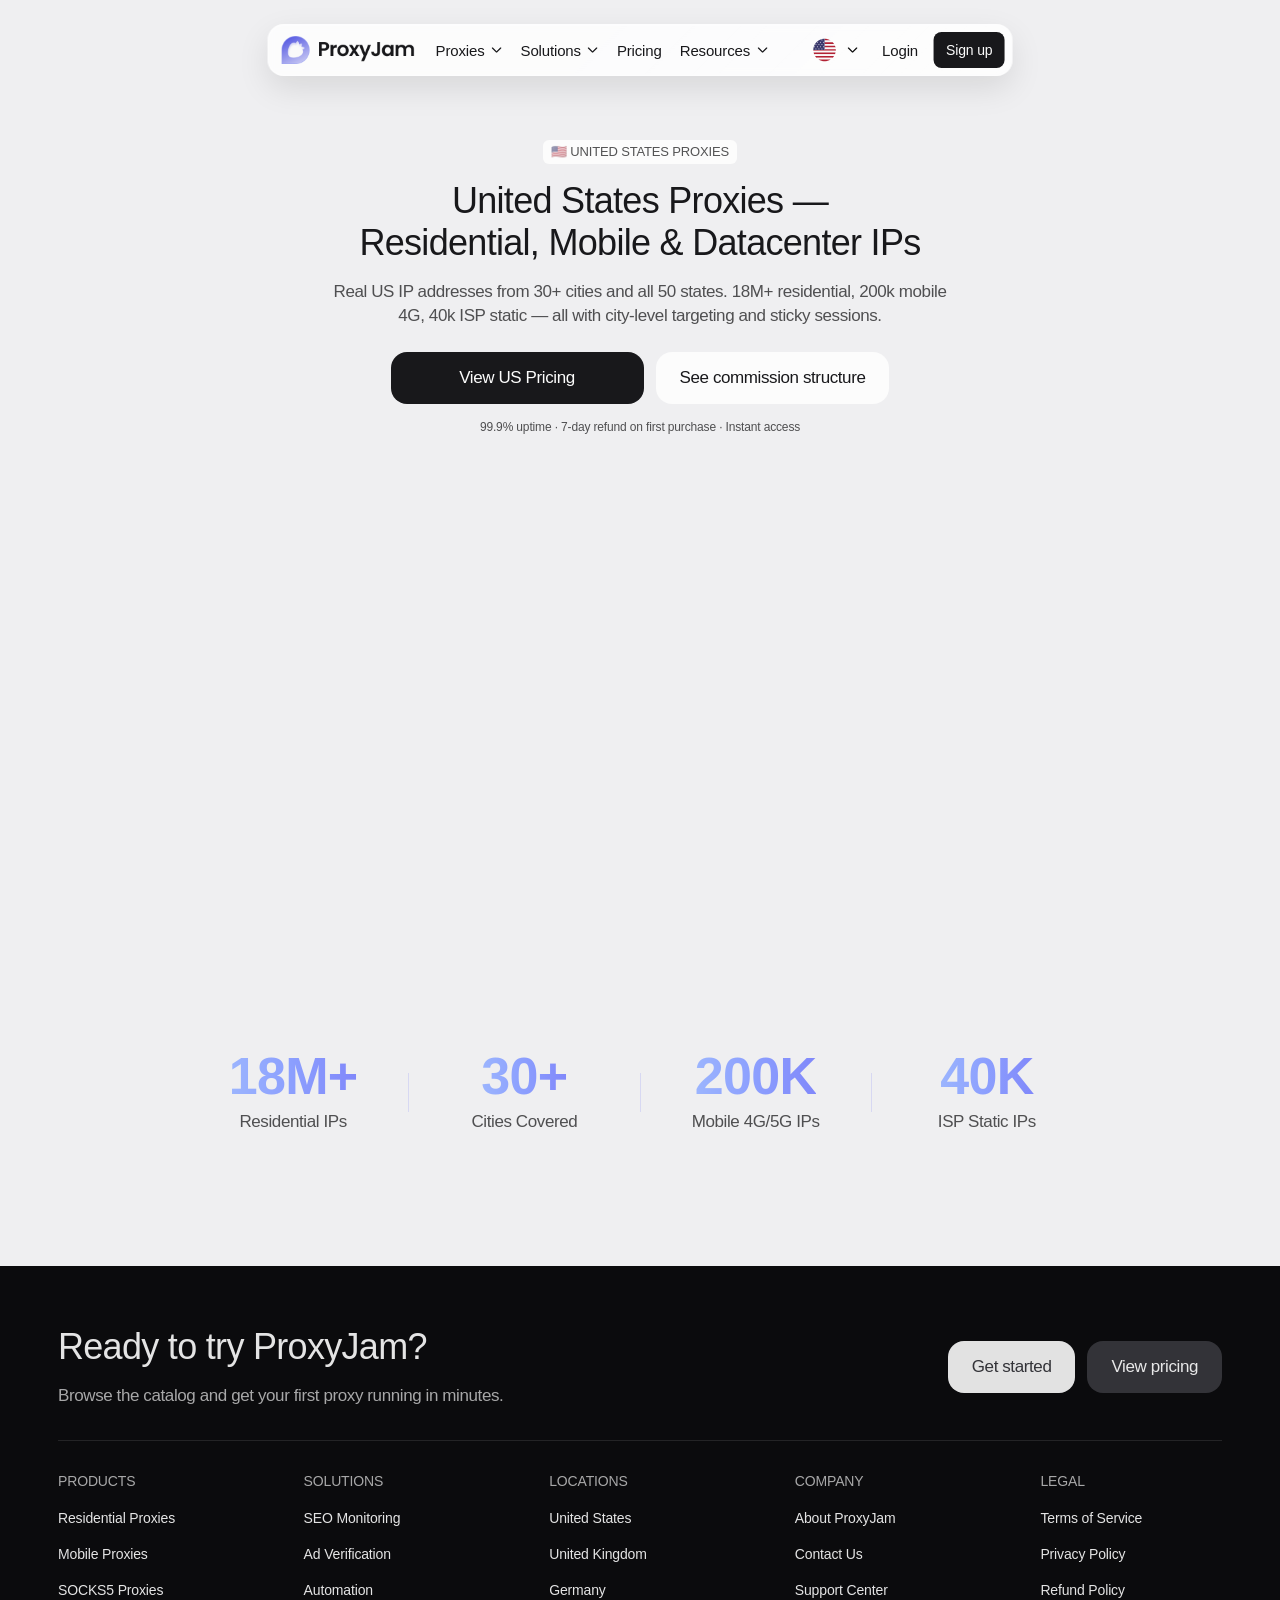
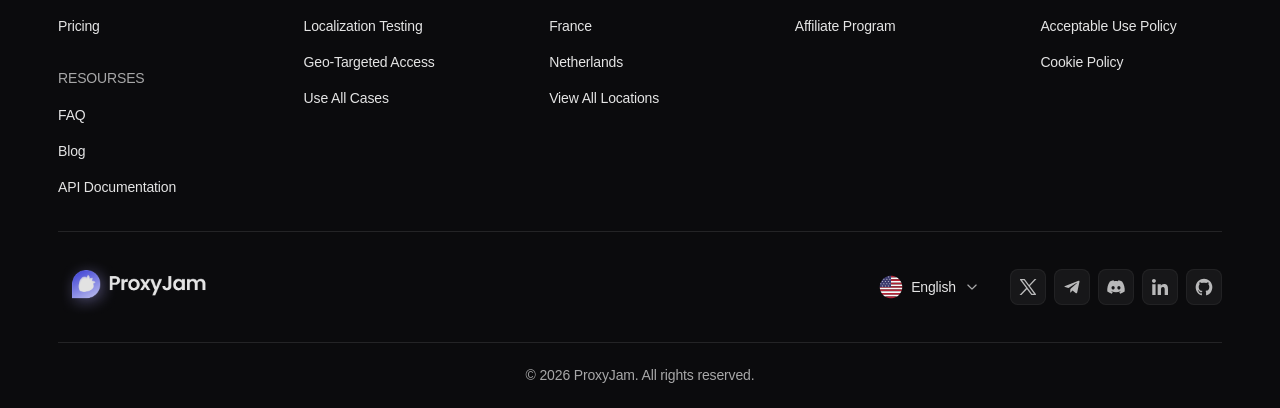
==== locations/united-states-proxy/index.html @ 1c4abb91 "add usa page and interactive globe" ====
<!DOCTYPE html>
<html lang="en">
<head>
<meta charset="UTF-8">
<meta name="viewport" content="width=device-width, initial-scale=1.0">
<title>United States Proxies — Residential, Mobile &amp; Datacenter IPs | ProxyJam</title>
<meta name="description" content="Real US IP addresses from 30+ cities and all 50 states. 18M+ residential, 200k mobile 4G, 40k ISP static — all with city-level targeting and sticky sessions.">
<!-- Page lives in a subfolder; base keeps shared assets and partials resolving from the site root -->
<base href="/">
<link rel="preconnect" href="https://fonts.googleapis.com">
<link rel="preconnect" href="https://fonts.gstatic.com" crossorigin>
<link rel="stylesheet" href="https://fonts.googleapis.com/css2?family=Poppins:wght@600&display=swap">
<link rel="stylesheet" href="css/common.css">
<link rel="stylesheet" href="css/location.css">
</head>
<body>

<div data-include="partials/header.html"></div>


<!-- ══════════════════════════════════
     HERO — United States proxies
══════════════════════════════════ -->
<section class="loc-hero">

  <div class="loc-header">
    <div class="loc-header-text">
      <span class="section-label">🇺🇸 UNITED STATES PROXIES</span>
      <h1 class="loc-title">United States Proxies —<br>Residential, Mobile &amp; Datacenter IPs</h1>
      <p class="loc-subtitle">Real US IP addresses from 30+ cities and all 50 states. 18M+ residential, 200k mobile 4G, 40k ISP static — all with city-level targeting and sticky sessions.</p>
    </div>

    <div class="loc-actions">
      <div class="loc-btns">
        <a href="#" class="btn-primary btn-xl loc-btn-primary">View US Pricing</a>
        <a href="#" class="btn-secondary-on-accent btn-xl">See commission structure</a>
      </div>
      <p class="loc-note">99.9% uptime · 7-day refund on first purchase · Instant access</p>
    </div>
  </div>

  <!-- Interactive globe — drag to spin, click a country to open its page (js/globe.js) -->
  <div class="loc-globe" data-globe data-country="United States of America">
    <canvas class="loc-globe-canvas" aria-hidden="true"></canvas>
    <img class="loc-globe-flag" src="assets/flag-us.svg" alt="">
    <div class="tooltip loc-globe-tip" aria-hidden="true"></div>
  </div>
  <!-- The canvas can't be read by assistive tech, so the same destinations live here -->
  <nav class="loc-globe-links visually-hidden" aria-label="Proxy locations">
    <a href="/locations/united-states-proxy/">United States proxies</a>
  </nav>

  <div class="loc-stats">
    <div class="stats-row">
      <div class="stats-item">
        <span class="stats-num">18M+</span>
        <span class="stats-label">Residential IPs</span>
      </div>
      <div class="stats-divider"></div>
      <div class="stats-item">
        <span class="stats-num">30+</span>
        <span class="stats-label">Cities Covered</span>
      </div>
      <div class="stats-divider"></div>
      <div class="stats-item">
        <span class="stats-num">200K</span>
        <span class="stats-label">Mobile 4G/5G IPs</span>
      </div>
      <div class="stats-divider"></div>
      <div class="stats-item">
        <span class="stats-num">40K</span>
        <span class="stats-label">ISP Static IPs</span>
      </div>
    </div>
  </div>

</section>


<div data-include="partials/footer.html"></div>

<script src="js/includes.js"></script>
<script src="js/vendor/d3-array.min.js"></script>
<script src="js/vendor/d3-geo.min.js"></script>
<script src="js/vendor/topojson-client.min.js"></script>
<script src="js/globe.js"></script>
</body>
</html>
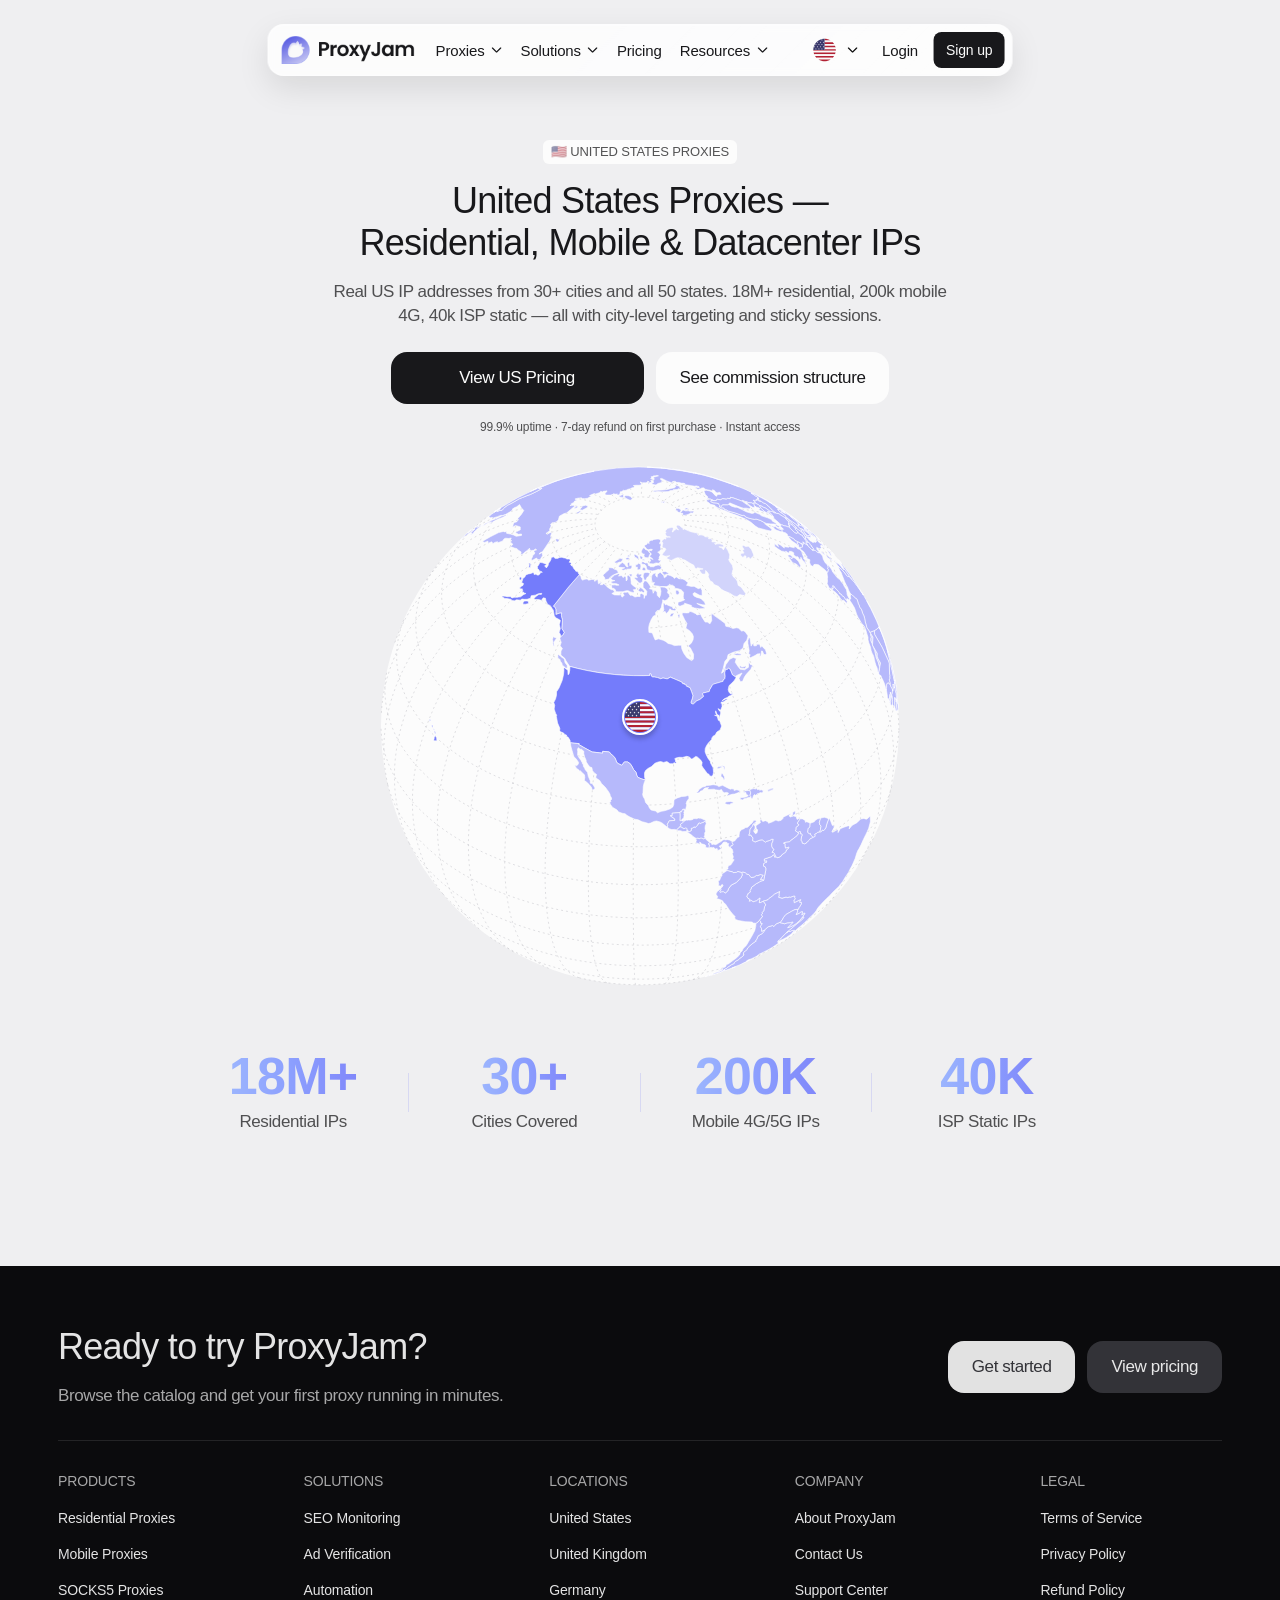
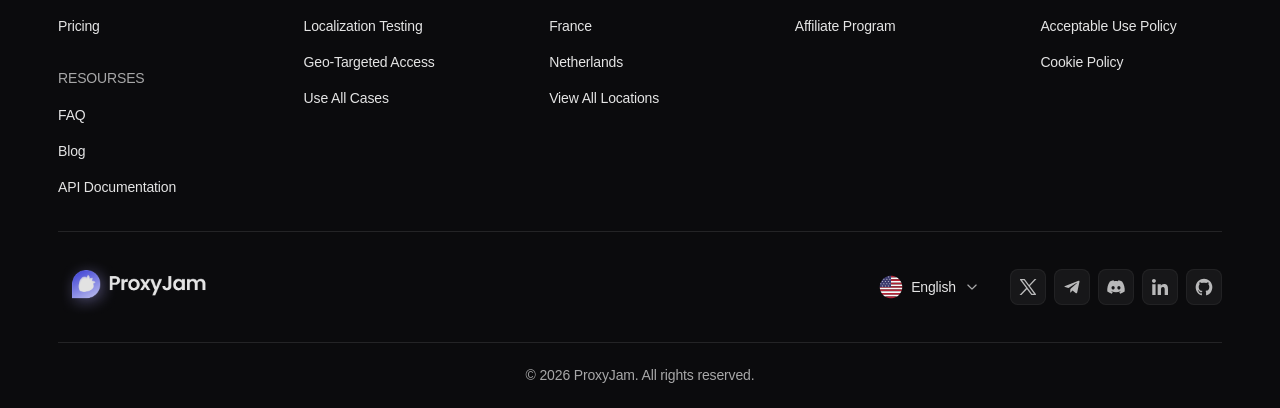
==== commit 101e4ed0: "update globe" ====
--- a/locations/united-states-proxy/index.html
+++ b/locations/united-states-proxy/index.html
@@ -5,8 +5,10 @@
 <meta name="viewport" content="width=device-width, initial-scale=1.0">
 <title>United States Proxies — Residential, Mobile &amp; Datacenter IPs | ProxyJam</title>
 <meta name="description" content="Real US IP addresses from 30+ cities and all 50 states. 18M+ residential, 200k mobile 4G, 40k ISP static — all with city-level targeting and sticky sessions.">
-<!-- Page lives in a subfolder; base keeps shared assets and partials resolving from the site root -->
-<base href="/">
+<!-- Page lives in a subfolder; base points at the site root so shared assets and
+     partials resolve. Relative, not "/", so the site also works when it's served
+     from a subfolder (e.g. GitHub Pages project sites) -->
+<base href="../../">
 <link rel="preconnect" href="https://fonts.googleapis.com">
 <link rel="preconnect" href="https://fonts.gstatic.com" crossorigin>
 <link rel="stylesheet" href="https://fonts.googleapis.com/css2?family=Poppins:wght@600&display=swap">
@@ -47,7 +49,7 @@
   </div>
   <!-- The canvas can't be read by assistive tech, so the same destinations live here -->
   <nav class="loc-globe-links visually-hidden" aria-label="Proxy locations">
-    <a href="/locations/united-states-proxy/">United States proxies</a>
+    <a href="locations/united-states-proxy/">United States proxies</a>
   </nav>
 
   <div class="loc-stats">
@@ -80,9 +82,6 @@
 <div data-include="partials/footer.html"></div>
 
 <script src="js/includes.js"></script>
-<script src="js/vendor/d3-array.min.js"></script>
-<script src="js/vendor/d3-geo.min.js"></script>
-<script src="js/vendor/topojson-client.min.js"></script>
 <script src="js/globe.js"></script>
 </body>
 </html>
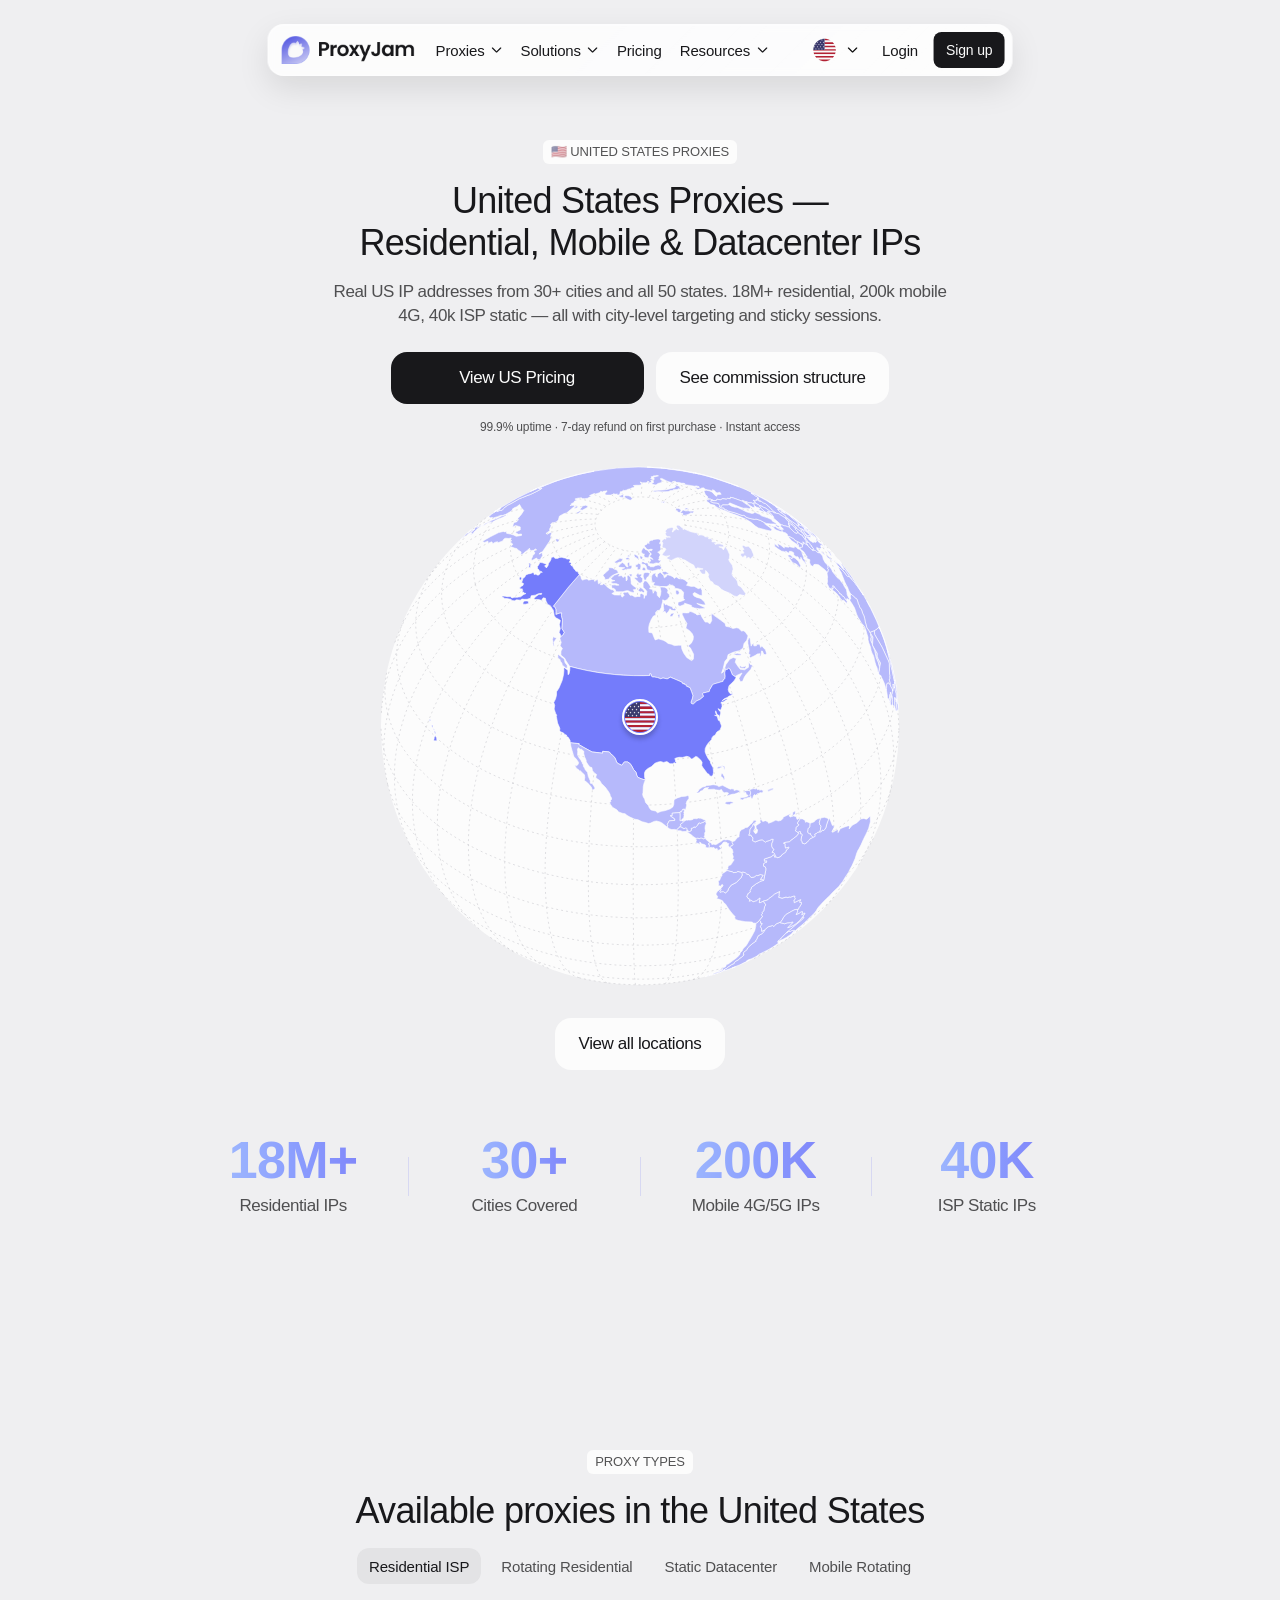
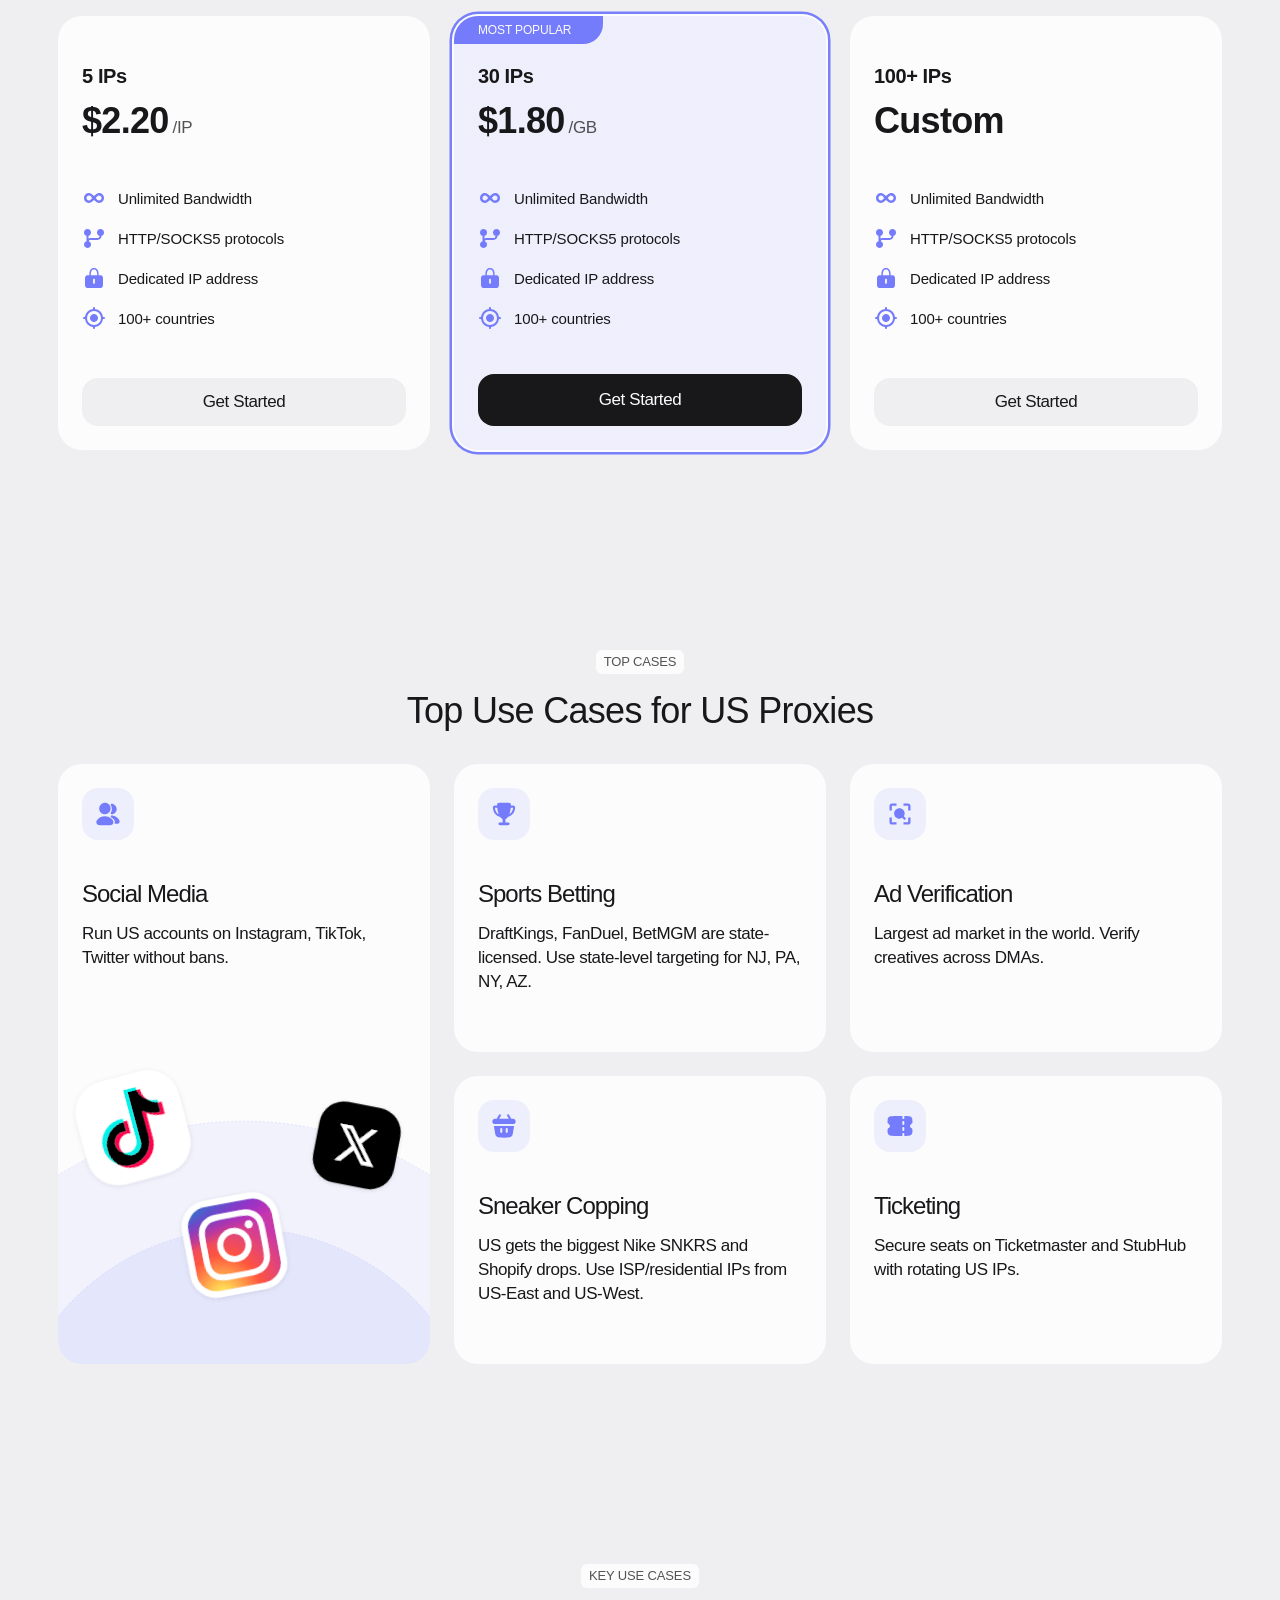
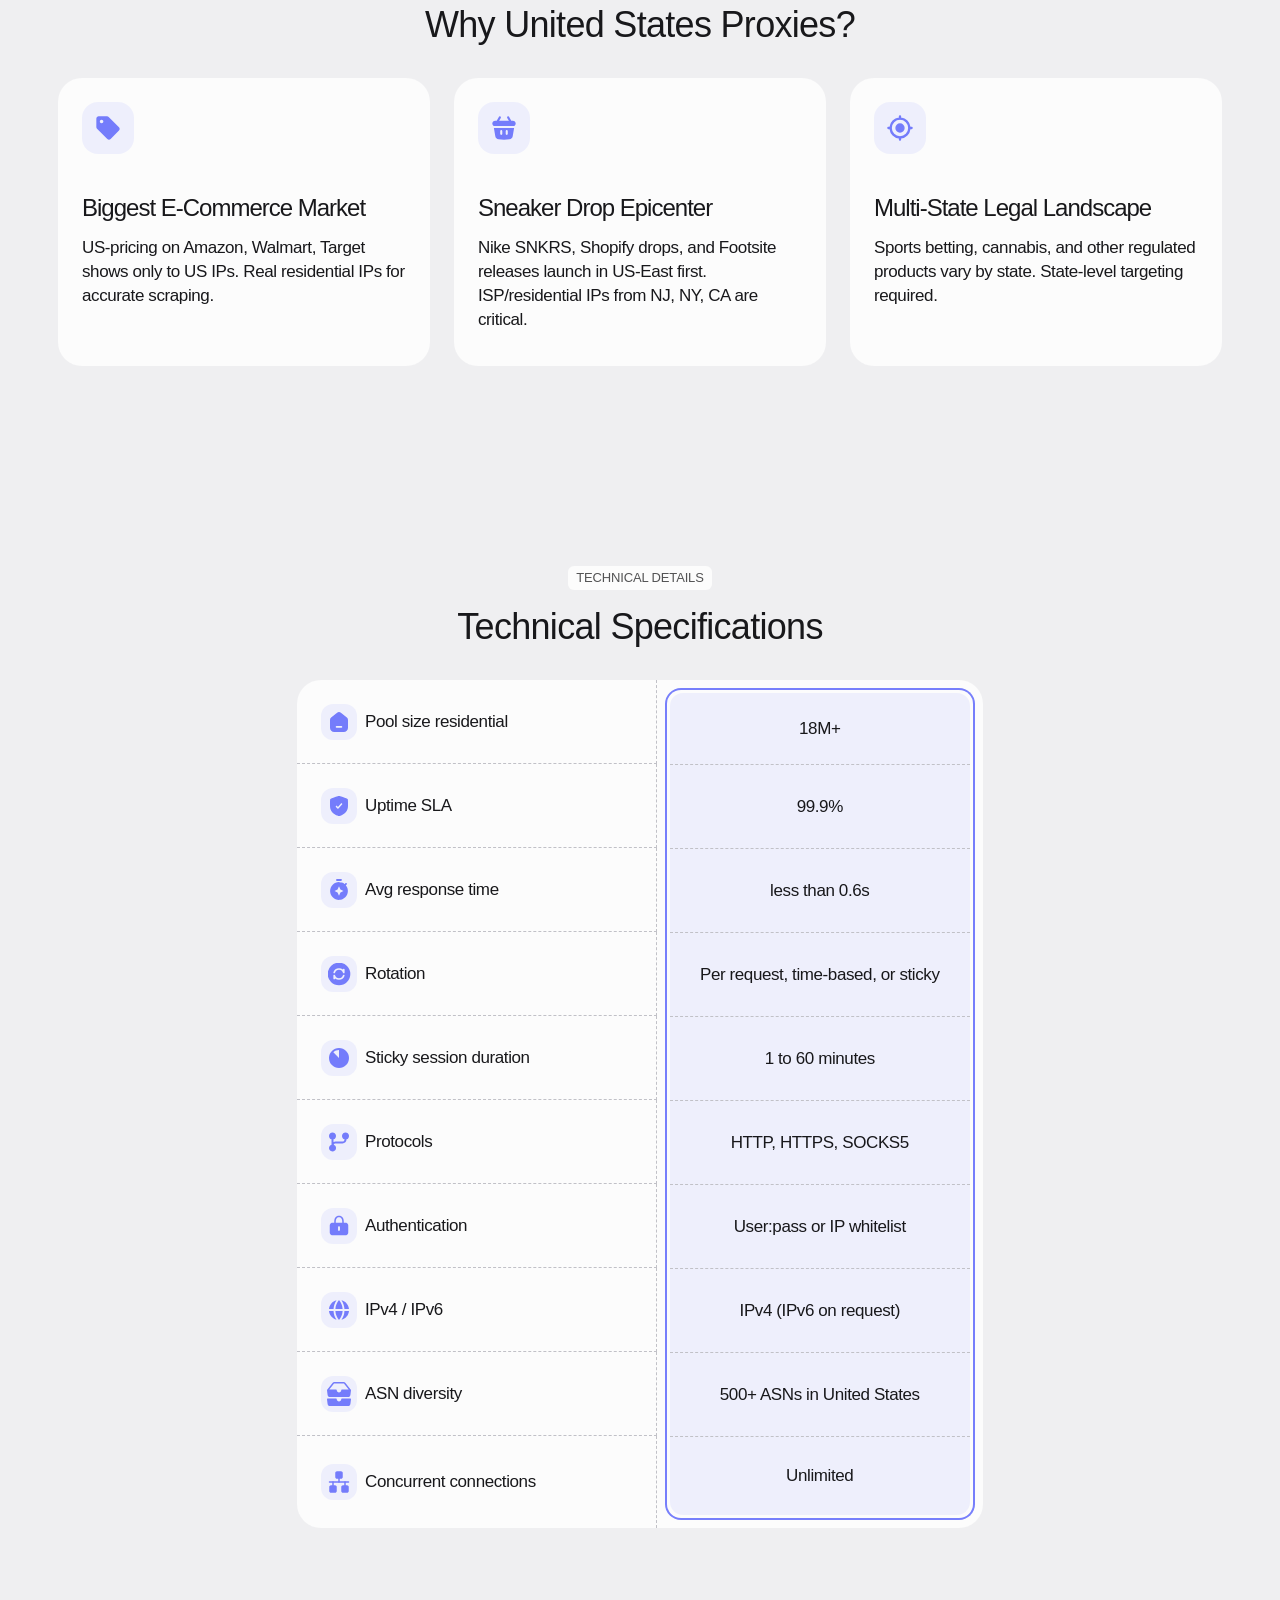
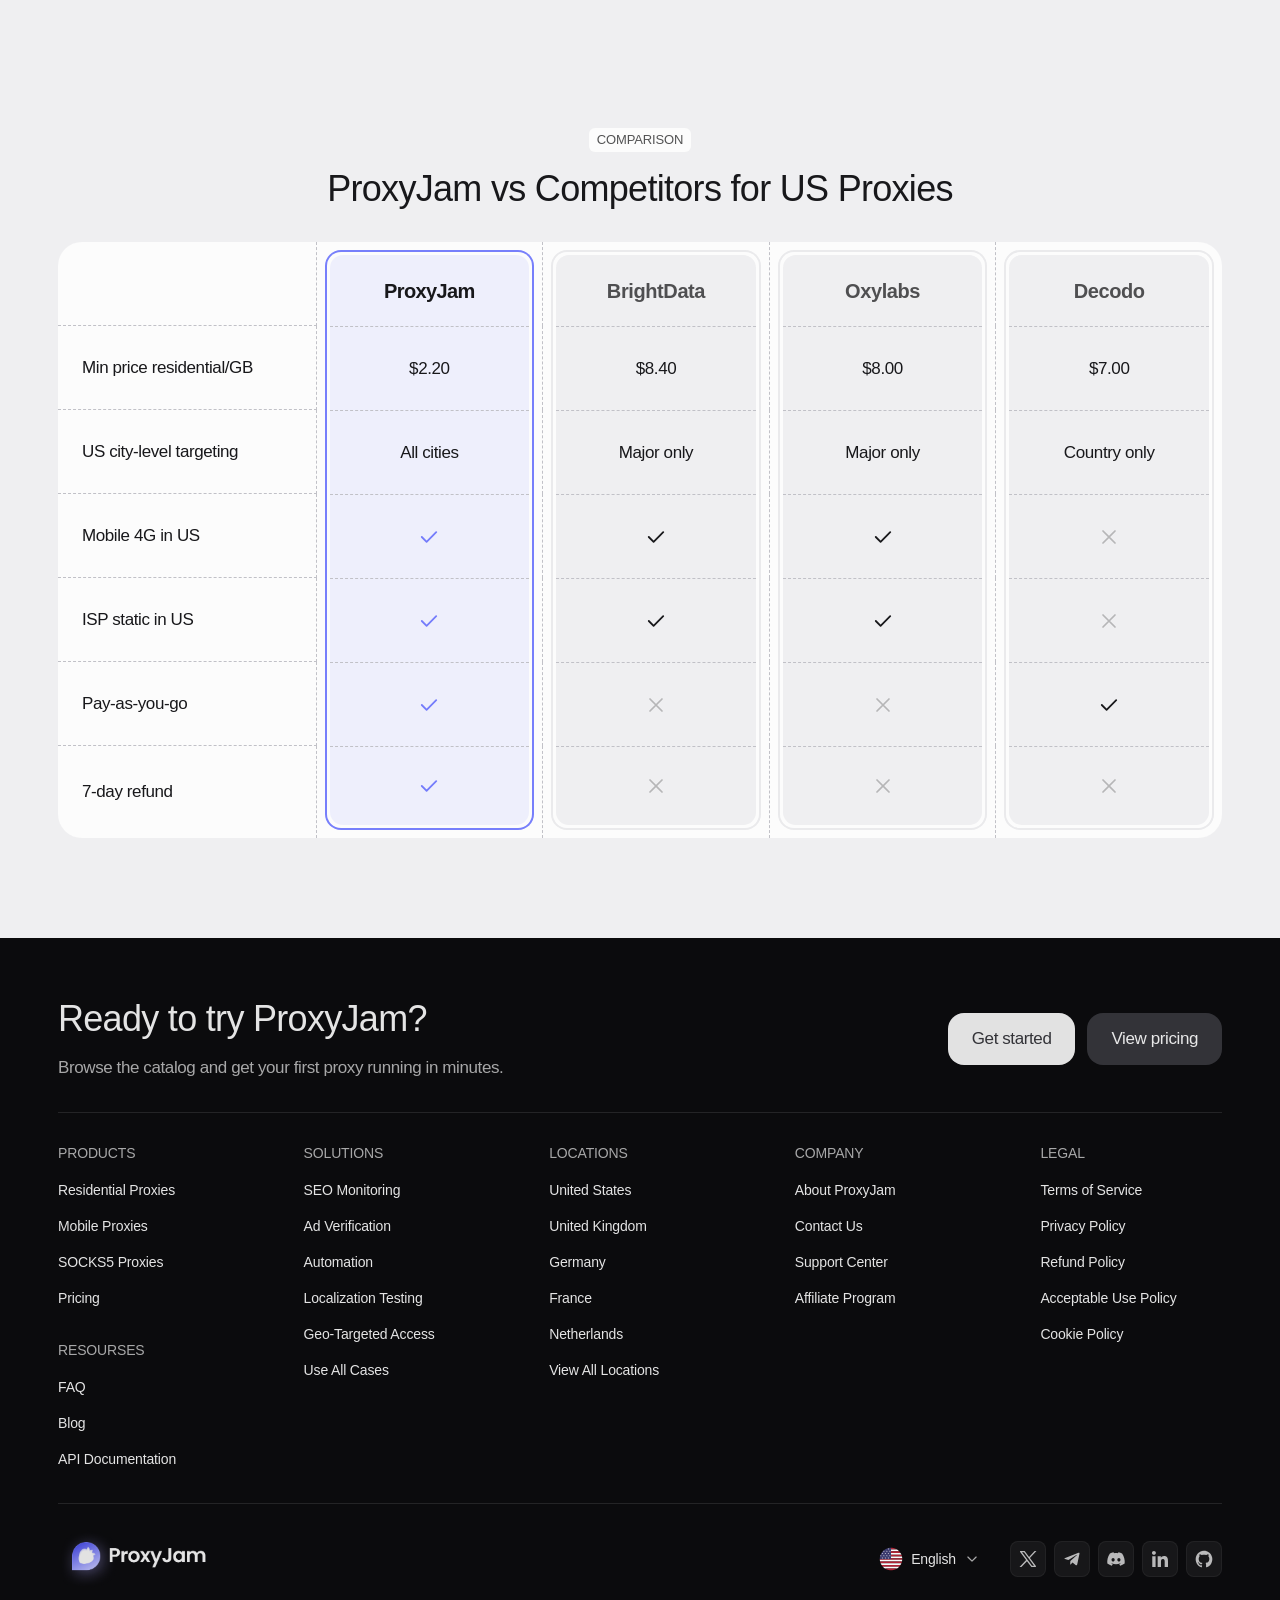
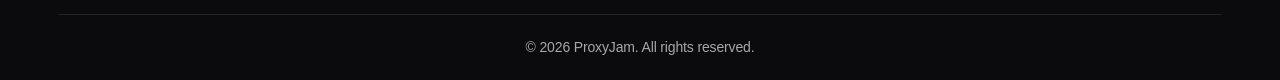
==== commit 4dee3508: "add COMPARISON table" ====
--- a/locations/united-states-proxy/index.html
+++ b/locations/united-states-proxy/index.html
@@ -52,6 +52,8 @@
     <a href="locations/united-states-proxy/">United States proxies</a>
   </nav>
 
+  <a href="#" class="btn-secondary-on-accent btn-xl loc-all-btn">View all locations</a>
+
   <div class="loc-stats">
     <div class="stats-row">
       <div class="stats-item">
@@ -79,9 +81,738 @@
 </section>
 
 
+<!-- ══════════════════════════════════
+     AVAILABLE PROXIES — pricing
+══════════════════════════════════ -->
+<section class="section pp-section">
+
+  <div class="section-header">
+    <span class="section-label">PROXY TYPES</span>
+    <h2 class="section-title">Available proxies in the United States</h2>
+
+    <div class="pp-tabs" role="tablist" aria-label="Proxy type">
+      <button type="button" class="pp-tab" role="tab" aria-selected="true"  id="pp-tab-residential-isp" aria-controls="pp-panel-residential-isp" data-tab="residential-isp">Residential ISP</button>
+      <button type="button" class="pp-tab" role="tab" aria-selected="false" id="pp-tab-rotating-residential" aria-controls="pp-panel-rotating-residential" data-tab="rotating-residential">Rotating Residential</button>
+      <button type="button" class="pp-tab" role="tab" aria-selected="false" id="pp-tab-static-datacenter" aria-controls="pp-panel-static-datacenter" data-tab="static-datacenter">Static Datacenter</button>
+      <button type="button" class="pp-tab" role="tab" aria-selected="false" id="pp-tab-mobile-rotating" aria-controls="pp-panel-mobile-rotating" data-tab="mobile-rotating">Mobile Rotating</button>
+    </div>
+  </div>
+
+  <!-- Only Residential ISP comes from the mockup; the other three sets are
+       stand-ins, shaped to each product and priced per IP like the rest of the
+       range, meant to be replaced with real numbers. js/tabs.js shows one
+       panel at a time. -->
+    <div class="pp-cards" data-tab-panel="residential-isp" role="tabpanel" id="pp-panel-residential-isp" aria-labelledby="pp-tab-residential-isp">
+
+      <article class="pp-card">
+        <div class="pp-head">
+          <span class="pp-plan">5 IPs</span>
+          <p class="pp-price"><span class="pp-amount">$2.20</span><span class="pp-unit">/IP</span></p>
+        </div>
+          <ul class="pp-feats">
+            <li class="pp-feat">
+              <span class="pp-feat-icon"><img src="assets/feat-bandwidth.svg" alt="" width="20" height="10"></span>
+              Unlimited Bandwidth
+            </li>
+            <li class="pp-feat">
+              <span class="pp-feat-icon"><img src="assets/feat-protocols.svg" alt="" width="20" height="19"></span>
+              HTTP/SOCKS5 protocols
+            </li>
+            <li class="pp-feat">
+              <span class="pp-feat-icon"><img src="assets/feat-dedicated.svg" alt="" width="18.5" height="19.5"></span>
+              Dedicated IP address
+            </li>
+            <li class="pp-feat">
+              <span class="pp-feat-icon"><img src="assets/feat-countries.svg" alt="" width="21.9" height="21.9"></span>
+              100+ countries
+            </li>
+          </ul>
+        <a href="#" class="btn-secondary btn-l">Get Started</a>
+      </article>
+
+      <article class="pp-card pp-card--featured">
+        <span class="pp-badge">MOST POPULAR</span>
+        <div class="pp-head">
+          <span class="pp-plan">30 IPs</span>
+          <p class="pp-price"><span class="pp-amount">$1.80</span><span class="pp-unit">/GB</span></p>
+        </div>
+          <ul class="pp-feats">
+            <li class="pp-feat">
+              <span class="pp-feat-icon"><img src="assets/feat-bandwidth.svg" alt="" width="20" height="10"></span>
+              Unlimited Bandwidth
+            </li>
+            <li class="pp-feat">
+              <span class="pp-feat-icon"><img src="assets/feat-protocols.svg" alt="" width="20" height="19"></span>
+              HTTP/SOCKS5 protocols
+            </li>
+            <li class="pp-feat">
+              <span class="pp-feat-icon"><img src="assets/feat-dedicated.svg" alt="" width="18.5" height="19.5"></span>
+              Dedicated IP address
+            </li>
+            <li class="pp-feat">
+              <span class="pp-feat-icon"><img src="assets/feat-countries.svg" alt="" width="21.9" height="21.9"></span>
+              100+ countries
+            </li>
+          </ul>
+        <a href="#" class="btn-primary btn-xl">Get Started</a>
+      </article>
+
+      <article class="pp-card">
+        <div class="pp-head">
+          <span class="pp-plan">100+ IPs</span>
+          <p class="pp-price"><span class="pp-amount">Custom</span></p>
+        </div>
+          <ul class="pp-feats">
+            <li class="pp-feat">
+              <span class="pp-feat-icon"><img src="assets/feat-bandwidth.svg" alt="" width="20" height="10"></span>
+              Unlimited Bandwidth
+            </li>
+            <li class="pp-feat">
+              <span class="pp-feat-icon"><img src="assets/feat-protocols.svg" alt="" width="20" height="19"></span>
+              HTTP/SOCKS5 protocols
+            </li>
+            <li class="pp-feat">
+              <span class="pp-feat-icon"><img src="assets/feat-dedicated.svg" alt="" width="18.5" height="19.5"></span>
+              Dedicated IP address
+            </li>
+            <li class="pp-feat">
+              <span class="pp-feat-icon"><img src="assets/feat-countries.svg" alt="" width="21.9" height="21.9"></span>
+              100+ countries
+            </li>
+          </ul>
+        <a href="#" class="btn-secondary btn-l">Get Started</a>
+      </article>
+
+    </div>
+
+    <div class="pp-cards" data-tab-panel="rotating-residential" role="tabpanel" id="pp-panel-rotating-residential" aria-labelledby="pp-tab-rotating-residential" hidden>
+
+      <article class="pp-card">
+        <div class="pp-head">
+          <span class="pp-plan">5 IPs</span>
+          <p class="pp-price"><span class="pp-amount">$3.50</span><span class="pp-unit">/IP</span></p>
+        </div>
+          <ul class="pp-feats">
+            <li class="pp-feat">
+              <span class="pp-feat-icon"><img src="assets/feat-bandwidth.svg" alt="" width="20" height="10"></span>
+              Unlimited Bandwidth
+            </li>
+            <li class="pp-feat">
+              <span class="pp-feat-icon"><img src="assets/feat-protocols.svg" alt="" width="20" height="19"></span>
+              HTTP/SOCKS5 protocols
+            </li>
+            <li class="pp-feat">
+              <span class="pp-feat-icon"><img src="assets/feat-dedicated.svg" alt="" width="18.5" height="19.5"></span>
+              Sticky sessions up to 30 min
+            </li>
+            <li class="pp-feat">
+              <span class="pp-feat-icon"><img src="assets/feat-countries.svg" alt="" width="21.9" height="21.9"></span>
+              City & state targeting
+            </li>
+          </ul>
+        <a href="#" class="btn-secondary btn-l">Get Started</a>
+      </article>
+
+      <article class="pp-card pp-card--featured">
+        <span class="pp-badge">MOST POPULAR</span>
+        <div class="pp-head">
+          <span class="pp-plan">30 IPs</span>
+          <p class="pp-price"><span class="pp-amount">$2.90</span><span class="pp-unit">/IP</span></p>
+        </div>
+          <ul class="pp-feats">
+            <li class="pp-feat">
+              <span class="pp-feat-icon"><img src="assets/feat-bandwidth.svg" alt="" width="20" height="10"></span>
+              Unlimited Bandwidth
+            </li>
+            <li class="pp-feat">
+              <span class="pp-feat-icon"><img src="assets/feat-protocols.svg" alt="" width="20" height="19"></span>
+              HTTP/SOCKS5 protocols
+            </li>
+            <li class="pp-feat">
+              <span class="pp-feat-icon"><img src="assets/feat-dedicated.svg" alt="" width="18.5" height="19.5"></span>
+              Sticky sessions up to 30 min
+            </li>
+            <li class="pp-feat">
+              <span class="pp-feat-icon"><img src="assets/feat-countries.svg" alt="" width="21.9" height="21.9"></span>
+              City & state targeting
+            </li>
+          </ul>
+        <a href="#" class="btn-primary btn-xl">Get Started</a>
+      </article>
+
+      <article class="pp-card">
+        <div class="pp-head">
+          <span class="pp-plan">100+ IPs</span>
+          <p class="pp-price"><span class="pp-amount">Custom</span></p>
+        </div>
+          <ul class="pp-feats">
+            <li class="pp-feat">
+              <span class="pp-feat-icon"><img src="assets/feat-bandwidth.svg" alt="" width="20" height="10"></span>
+              Unlimited Bandwidth
+            </li>
+            <li class="pp-feat">
+              <span class="pp-feat-icon"><img src="assets/feat-protocols.svg" alt="" width="20" height="19"></span>
+              HTTP/SOCKS5 protocols
+            </li>
+            <li class="pp-feat">
+              <span class="pp-feat-icon"><img src="assets/feat-dedicated.svg" alt="" width="18.5" height="19.5"></span>
+              Sticky sessions up to 30 min
+            </li>
+            <li class="pp-feat">
+              <span class="pp-feat-icon"><img src="assets/feat-countries.svg" alt="" width="21.9" height="21.9"></span>
+              City & state targeting
+            </li>
+          </ul>
+        <a href="#" class="btn-secondary btn-l">Get Started</a>
+      </article>
+
+    </div>
+
+    <div class="pp-cards" data-tab-panel="static-datacenter" role="tabpanel" id="pp-panel-static-datacenter" aria-labelledby="pp-tab-static-datacenter" hidden>
+
+      <article class="pp-card">
+        <div class="pp-head">
+          <span class="pp-plan">5 IPs</span>
+          <p class="pp-price"><span class="pp-amount">$1.20</span><span class="pp-unit">/IP</span></p>
+        </div>
+          <ul class="pp-feats">
+            <li class="pp-feat">
+              <span class="pp-feat-icon"><img src="assets/feat-bandwidth.svg" alt="" width="20" height="10"></span>
+              Unlimited Bandwidth
+            </li>
+            <li class="pp-feat">
+              <span class="pp-feat-icon"><img src="assets/feat-protocols.svg" alt="" width="20" height="19"></span>
+              HTTP/SOCKS5 protocols
+            </li>
+            <li class="pp-feat">
+              <span class="pp-feat-icon"><img src="assets/feat-dedicated.svg" alt="" width="18.5" height="19.5"></span>
+              Dedicated IP address
+            </li>
+            <li class="pp-feat">
+              <span class="pp-feat-icon"><img src="assets/feat-countries.svg" alt="" width="21.9" height="21.9"></span>
+              30+ US cities
+            </li>
+          </ul>
+        <a href="#" class="btn-secondary btn-l">Get Started</a>
+      </article>
+
+      <article class="pp-card pp-card--featured">
+        <span class="pp-badge">MOST POPULAR</span>
+        <div class="pp-head">
+          <span class="pp-plan">30 IPs</span>
+          <p class="pp-price"><span class="pp-amount">$0.90</span><span class="pp-unit">/IP</span></p>
+        </div>
+          <ul class="pp-feats">
+            <li class="pp-feat">
+              <span class="pp-feat-icon"><img src="assets/feat-bandwidth.svg" alt="" width="20" height="10"></span>
+              Unlimited Bandwidth
+            </li>
+            <li class="pp-feat">
+              <span class="pp-feat-icon"><img src="assets/feat-protocols.svg" alt="" width="20" height="19"></span>
+              HTTP/SOCKS5 protocols
+            </li>
+            <li class="pp-feat">
+              <span class="pp-feat-icon"><img src="assets/feat-dedicated.svg" alt="" width="18.5" height="19.5"></span>
+              Dedicated IP address
+            </li>
+            <li class="pp-feat">
+              <span class="pp-feat-icon"><img src="assets/feat-countries.svg" alt="" width="21.9" height="21.9"></span>
+              30+ US cities
+            </li>
+          </ul>
+        <a href="#" class="btn-primary btn-xl">Get Started</a>
+      </article>
+
+      <article class="pp-card">
+        <div class="pp-head">
+          <span class="pp-plan">100+ IPs</span>
+          <p class="pp-price"><span class="pp-amount">Custom</span></p>
+        </div>
+          <ul class="pp-feats">
+            <li class="pp-feat">
+              <span class="pp-feat-icon"><img src="assets/feat-bandwidth.svg" alt="" width="20" height="10"></span>
+              Unlimited Bandwidth
+            </li>
+            <li class="pp-feat">
+              <span class="pp-feat-icon"><img src="assets/feat-protocols.svg" alt="" width="20" height="19"></span>
+              HTTP/SOCKS5 protocols
+            </li>
+            <li class="pp-feat">
+              <span class="pp-feat-icon"><img src="assets/feat-dedicated.svg" alt="" width="18.5" height="19.5"></span>
+              Dedicated IP address
+            </li>
+            <li class="pp-feat">
+              <span class="pp-feat-icon"><img src="assets/feat-countries.svg" alt="" width="21.9" height="21.9"></span>
+              30+ US cities
+            </li>
+          </ul>
+        <a href="#" class="btn-secondary btn-l">Get Started</a>
+      </article>
+
+    </div>
+
+    <div class="pp-cards" data-tab-panel="mobile-rotating" role="tabpanel" id="pp-panel-mobile-rotating" aria-labelledby="pp-tab-mobile-rotating" hidden>
+
+      <article class="pp-card">
+        <div class="pp-head">
+          <span class="pp-plan">5 IPs</span>
+          <p class="pp-price"><span class="pp-amount">$6.90</span><span class="pp-unit">/IP</span></p>
+        </div>
+          <ul class="pp-feats">
+            <li class="pp-feat">
+              <span class="pp-feat-icon"><img src="assets/feat-bandwidth.svg" alt="" width="20" height="10"></span>
+              Unlimited Bandwidth
+            </li>
+            <li class="pp-feat">
+              <span class="pp-feat-icon"><img src="assets/feat-protocols.svg" alt="" width="20" height="19"></span>
+              HTTP/SOCKS5 protocols
+            </li>
+            <li class="pp-feat">
+              <span class="pp-feat-icon"><img src="assets/feat-dedicated.svg" alt="" width="18.5" height="19.5"></span>
+              Real 4G/5G carrier IPs
+            </li>
+            <li class="pp-feat">
+              <span class="pp-feat-icon"><img src="assets/feat-countries.svg" alt="" width="21.9" height="21.9"></span>
+              All 50 states
+            </li>
+          </ul>
+        <a href="#" class="btn-secondary btn-l">Get Started</a>
+      </article>
+
+      <article class="pp-card pp-card--featured">
+        <span class="pp-badge">MOST POPULAR</span>
+        <div class="pp-head">
+          <span class="pp-plan">30 IPs</span>
+          <p class="pp-price"><span class="pp-amount">$5.40</span><span class="pp-unit">/IP</span></p>
+        </div>
+          <ul class="pp-feats">
+            <li class="pp-feat">
+              <span class="pp-feat-icon"><img src="assets/feat-bandwidth.svg" alt="" width="20" height="10"></span>
+              Unlimited Bandwidth
+            </li>
+            <li class="pp-feat">
+              <span class="pp-feat-icon"><img src="assets/feat-protocols.svg" alt="" width="20" height="19"></span>
+              HTTP/SOCKS5 protocols
+            </li>
+            <li class="pp-feat">
+              <span class="pp-feat-icon"><img src="assets/feat-dedicated.svg" alt="" width="18.5" height="19.5"></span>
+              Real 4G/5G carrier IPs
+            </li>
+            <li class="pp-feat">
+              <span class="pp-feat-icon"><img src="assets/feat-countries.svg" alt="" width="21.9" height="21.9"></span>
+              All 50 states
+            </li>
+          </ul>
+        <a href="#" class="btn-primary btn-xl">Get Started</a>
+      </article>
+
+      <article class="pp-card">
+        <div class="pp-head">
+          <span class="pp-plan">100+ IPs</span>
+          <p class="pp-price"><span class="pp-amount">Custom</span></p>
+        </div>
+          <ul class="pp-feats">
+            <li class="pp-feat">
+              <span class="pp-feat-icon"><img src="assets/feat-bandwidth.svg" alt="" width="20" height="10"></span>
+              Unlimited Bandwidth
+            </li>
+            <li class="pp-feat">
+              <span class="pp-feat-icon"><img src="assets/feat-protocols.svg" alt="" width="20" height="19"></span>
+              HTTP/SOCKS5 protocols
+            </li>
+            <li class="pp-feat">
+              <span class="pp-feat-icon"><img src="assets/feat-dedicated.svg" alt="" width="18.5" height="19.5"></span>
+              Real 4G/5G carrier IPs
+            </li>
+            <li class="pp-feat">
+              <span class="pp-feat-icon"><img src="assets/feat-countries.svg" alt="" width="21.9" height="21.9"></span>
+              All 50 states
+            </li>
+          </ul>
+        <a href="#" class="btn-secondary btn-l">Get Started</a>
+      </article>
+
+    </div>
+
+</section>
+
+
+<!-- ══════════════════════════════════
+     TOP USE CASES
+══════════════════════════════════ -->
+<section class="section uc-section">
+
+  <div class="section-header">
+    <span class="section-label">TOP CASES</span>
+    <h2 class="section-title">Top Use Cases for US Proxies</h2>
+  </div>
+
+  <div class="uc-grid">
+
+    <article class="uc-card uc-card--tall">
+      <div class="icon-tile icon-tile--lg icon-tile--brand">
+        <img src="assets/uc-icon-social.svg" alt="" width="28" height="28">
+      </div>
+      <div class="uc-text">
+        <h3 class="uc-title">Social Media</h3>
+        <p class="uc-desc">Run US accounts on Instagram, TikTok, Twitter without bans.</p>
+      </div>
+
+      <!-- Decorative: one assembled picture (circles + app icons) -->
+      <img class="uc-art" src="assets/uc-social-art.svg" alt="" aria-hidden="true">
+    </article>
+
+    <article class="uc-card">
+      <div class="icon-tile icon-tile--lg icon-tile--brand">
+        <img src="assets/uc-icon-betting.svg" alt="" width="28" height="28">
+      </div>
+      <div class="uc-text">
+        <h3 class="uc-title">Sports Betting</h3>
+        <p class="uc-desc">DraftKings, FanDuel, BetMGM are state-licensed. Use state-level targeting for NJ, PA, NY, AZ.</p>
+      </div>
+    </article>
+
+    <article class="uc-card">
+      <div class="icon-tile icon-tile--lg icon-tile--brand">
+        <img src="assets/uc-icon-ads.svg" alt="" width="28" height="28">
+      </div>
+      <div class="uc-text">
+        <h3 class="uc-title">Ad Verification</h3>
+        <p class="uc-desc">Largest ad market in the world. Verify creatives across DMAs.</p>
+      </div>
+    </article>
+
+    <article class="uc-card">
+      <div class="icon-tile icon-tile--lg icon-tile--brand">
+        <img src="assets/uc-icon-sneakers.svg" alt="" width="28" height="28">
+      </div>
+      <div class="uc-text">
+        <h3 class="uc-title">Sneaker Copping</h3>
+        <p class="uc-desc">US gets the biggest Nike SNKRS and Shopify drops. Use ISP/residential IPs from US-East and US-West.</p>
+      </div>
+    </article>
+
+    <article class="uc-card">
+      <div class="icon-tile icon-tile--lg icon-tile--brand">
+        <img src="assets/uc-icon-ticketing.svg" alt="" width="28" height="28">
+      </div>
+      <div class="uc-text">
+        <h3 class="uc-title">Ticketing</h3>
+        <p class="uc-desc">Secure seats on Ticketmaster and StubHub with rotating US IPs.</p>
+      </div>
+    </article>
+
+  </div>
+
+</section>
+
+
+<!-- ══════════════════════════════════
+     WHY US PROXIES
+══════════════════════════════════ -->
+<section class="section uc-section">
+
+  <div class="section-header">
+    <span class="section-label">KEY USE CASES</span>
+    <h2 class="section-title">Why United States Proxies?</h2>
+  </div>
+
+  <div class="uc-grid uc-grid--row">
+
+    <article class="uc-card">
+      <div class="icon-tile icon-tile--lg icon-tile--brand">
+        <img src="assets/uc-icon-ecommerce.svg" alt="" width="28" height="28">
+      </div>
+      <div class="uc-text">
+        <h3 class="uc-title">Biggest E-Commerce Market</h3>
+        <p class="uc-desc">US-pricing on Amazon, Walmart, Target shows only to US IPs. Real residential IPs for accurate scraping.</p>
+      </div>
+    </article>
+
+    <article class="uc-card">
+      <div class="icon-tile icon-tile--lg icon-tile--brand">
+        <img src="assets/uc-icon-sneakers.svg" alt="" width="28" height="28">
+      </div>
+      <div class="uc-text">
+        <h3 class="uc-title">Sneaker Drop Epicenter</h3>
+        <p class="uc-desc">Nike SNKRS, Shopify drops, and Footsite releases launch in US-East first. ISP/residential IPs from NJ, NY, CA are critical.</p>
+      </div>
+    </article>
+
+    <article class="uc-card">
+      <div class="icon-tile icon-tile--lg icon-tile--brand">
+        <img src="assets/uc-icon-geo.svg" alt="" width="28" height="28">
+      </div>
+      <div class="uc-text">
+        <h3 class="uc-title">Multi-State Legal Landscape</h3>
+        <p class="uc-desc">Sports betting, cannabis, and other regulated products vary by state. State-level targeting required.</p>
+      </div>
+    </article>
+
+  </div>
+
+</section>
+
+
+<!-- ══════════════════════════════════
+     TECHNICAL SPECIFICATIONS
+══════════════════════════════════ -->
+<section class="section ts-section">
+
+  <div class="section-header">
+    <span class="section-label">TECHNICAL DETAILS</span>
+    <h2 class="section-title">Technical Specifications</h2>
+  </div>
+
+  <div class="ts-card">
+    <dl class="ts-table">
+
+    <div class="ts-row">
+      <dt class="ts-term">
+        <span class="icon-tile icon-tile--brand"><img src="assets/ts-icon-pool.svg" alt="" width="24" height="24"></span>
+        Pool size residential
+      </dt>
+      <dd class="ts-value">
+        <div class="ts-frame"><div class="ts-fill">18M+</div></div>
+      </dd>
+    </div>
+
+    <div class="ts-row">
+      <dt class="ts-term">
+        <span class="icon-tile icon-tile--brand"><img src="assets/ts-icon-uptime.svg" alt="" width="24" height="24"></span>
+        Uptime SLA
+      </dt>
+      <dd class="ts-value">
+        <div class="ts-frame"><div class="ts-fill">99.9%</div></div>
+      </dd>
+    </div>
+
+    <div class="ts-row">
+      <dt class="ts-term">
+        <span class="icon-tile icon-tile--brand"><img src="assets/ts-icon-response.svg" alt="" width="24" height="24"></span>
+        Avg response time
+      </dt>
+      <dd class="ts-value">
+        <div class="ts-frame"><div class="ts-fill">less than 0.6s</div></div>
+      </dd>
+    </div>
+
+    <div class="ts-row">
+      <dt class="ts-term">
+        <span class="icon-tile icon-tile--brand"><img src="assets/ts-icon-rotation.svg" alt="" width="24" height="24"></span>
+        Rotation
+      </dt>
+      <dd class="ts-value">
+        <div class="ts-frame"><div class="ts-fill">Per request, time-based, or sticky</div></div>
+      </dd>
+    </div>
+
+    <div class="ts-row">
+      <dt class="ts-term">
+        <span class="icon-tile icon-tile--brand"><img src="assets/ts-icon-sticky.svg" alt="" width="24" height="24"></span>
+        Sticky session duration
+      </dt>
+      <dd class="ts-value">
+        <div class="ts-frame"><div class="ts-fill">1 to 60 minutes</div></div>
+      </dd>
+    </div>
+
+    <div class="ts-row">
+      <dt class="ts-term">
+        <span class="icon-tile icon-tile--brand"><img src="assets/ts-icon-protocols.svg" alt="" width="24" height="24"></span>
+        Protocols
+      </dt>
+      <dd class="ts-value">
+        <div class="ts-frame"><div class="ts-fill">HTTP, HTTPS, SOCKS5</div></div>
+      </dd>
+    </div>
+
+    <div class="ts-row">
+      <dt class="ts-term">
+        <span class="icon-tile icon-tile--brand"><img src="assets/ts-icon-auth.svg" alt="" width="24" height="24"></span>
+        Authentication
+      </dt>
+      <dd class="ts-value">
+        <div class="ts-frame"><div class="ts-fill">User:pass or IP whitelist</div></div>
+      </dd>
+    </div>
+
+    <div class="ts-row">
+      <dt class="ts-term">
+        <span class="icon-tile icon-tile--brand"><img src="assets/ts-icon-ip.svg" alt="" width="24" height="24"></span>
+        IPv4 / IPv6
+      </dt>
+      <dd class="ts-value">
+        <div class="ts-frame"><div class="ts-fill">IPv4 (IPv6 on request)</div></div>
+      </dd>
+    </div>
+
+    <div class="ts-row">
+      <dt class="ts-term">
+        <span class="icon-tile icon-tile--brand"><img src="assets/ts-icon-asn.svg" alt="" width="24" height="24"></span>
+        ASN diversity
+      </dt>
+      <dd class="ts-value">
+        <div class="ts-frame"><div class="ts-fill">500+ ASNs in United States</div></div>
+      </dd>
+    </div>
+
+    <div class="ts-row">
+      <dt class="ts-term">
+        <span class="icon-tile icon-tile--brand"><img src="assets/ts-icon-concurrent.svg" alt="" width="24" height="24"></span>
+        Concurrent connections
+      </dt>
+      <dd class="ts-value">
+        <div class="ts-frame"><div class="ts-fill">Unlimited</div></div>
+      </dd>
+    </div>
+
+    </dl>
+  </div>
+
+</section>
+
+
+<!-- ══════════════════════════════════
+     COMPARISON
+══════════════════════════════════ -->
+<section class="section cmp-section">
+
+  <div class="section-header">
+    <span class="section-label">COMPARISON</span>
+    <h2 class="section-title">ProxyJam vs Competitors for US Proxies</h2>
+  </div>
+
+  <div class="cmp-wrap">
+    <div class="cmp-scroll" data-hscroll>
+    <div class="cmp-table" role="table" aria-label="ProxyJam compared with other US proxy providers">
+
+      <div class="cmp-row" role="row">
+        <div class="cmp-label" role="columnheader"></div>
+        <div class="cmp-cell cmp-cell--own" role="columnheader">
+          <div class="cmp-frame"><div class="cmp-fill"><span class="brand-wordmark cmp-brand">ProxyJam</span></div></div>
+        </div>
+        <div class="cmp-cell" role="columnheader">
+          <div class="cmp-frame"><div class="cmp-fill"><span class="cmp-head">BrightData</span></div></div>
+        </div>
+        <div class="cmp-cell" role="columnheader">
+          <div class="cmp-frame"><div class="cmp-fill"><span class="cmp-head">Oxylabs</span></div></div>
+        </div>
+        <div class="cmp-cell" role="columnheader">
+          <div class="cmp-frame"><div class="cmp-fill"><span class="cmp-head">Decodo</span></div></div>
+        </div>
+      </div>
+
+      <div class="cmp-row" role="row">
+        <div class="cmp-label" role="rowheader">Min price residential/GB</div>
+        <div class="cmp-cell cmp-cell--own" role="cell">
+          <div class="cmp-frame"><div class="cmp-fill">$2.20</div></div>
+        </div>
+        <div class="cmp-cell" role="cell">
+          <div class="cmp-frame"><div class="cmp-fill">$8.40</div></div>
+        </div>
+        <div class="cmp-cell" role="cell">
+          <div class="cmp-frame"><div class="cmp-fill">$8.00</div></div>
+        </div>
+        <div class="cmp-cell" role="cell">
+          <div class="cmp-frame"><div class="cmp-fill">$7.00</div></div>
+        </div>
+      </div>
+
+      <div class="cmp-row" role="row">
+        <div class="cmp-label" role="rowheader">US city-level targeting</div>
+        <div class="cmp-cell cmp-cell--own" role="cell">
+          <div class="cmp-frame"><div class="cmp-fill">All cities</div></div>
+        </div>
+        <div class="cmp-cell" role="cell">
+          <div class="cmp-frame"><div class="cmp-fill">Major only</div></div>
+        </div>
+        <div class="cmp-cell" role="cell">
+          <div class="cmp-frame"><div class="cmp-fill">Major only</div></div>
+        </div>
+        <div class="cmp-cell" role="cell">
+          <div class="cmp-frame"><div class="cmp-fill">Country only</div></div>
+        </div>
+      </div>
+
+      <div class="cmp-row" role="row">
+        <div class="cmp-label" role="rowheader">Mobile 4G in US</div>
+        <div class="cmp-cell cmp-cell--own" role="cell">
+          <div class="cmp-frame"><div class="cmp-fill"><img src="assets/cmp-check.svg" alt="Yes" width="24" height="24"></div></div>
+        </div>
+        <div class="cmp-cell" role="cell">
+          <div class="cmp-frame"><div class="cmp-fill"><img src="assets/cmp-check-dark.svg" alt="Yes" width="24" height="24"></div></div>
+        </div>
+        <div class="cmp-cell" role="cell">
+          <div class="cmp-frame"><div class="cmp-fill"><img src="assets/cmp-check-dark.svg" alt="Yes" width="24" height="24"></div></div>
+        </div>
+        <div class="cmp-cell" role="cell">
+          <div class="cmp-frame"><div class="cmp-fill"><img src="assets/cmp-cross.svg" alt="No" width="24" height="24"></div></div>
+        </div>
+      </div>
+
+      <div class="cmp-row" role="row">
+        <div class="cmp-label" role="rowheader">ISP static in US</div>
+        <div class="cmp-cell cmp-cell--own" role="cell">
+          <div class="cmp-frame"><div class="cmp-fill"><img src="assets/cmp-check.svg" alt="Yes" width="24" height="24"></div></div>
+        </div>
+        <div class="cmp-cell" role="cell">
+          <div class="cmp-frame"><div class="cmp-fill"><img src="assets/cmp-check-dark.svg" alt="Yes" width="24" height="24"></div></div>
+        </div>
+        <div class="cmp-cell" role="cell">
+          <div class="cmp-frame"><div class="cmp-fill"><img src="assets/cmp-check-dark.svg" alt="Yes" width="24" height="24"></div></div>
+        </div>
+        <div class="cmp-cell" role="cell">
+          <div class="cmp-frame"><div class="cmp-fill"><img src="assets/cmp-cross.svg" alt="No" width="24" height="24"></div></div>
+        </div>
+      </div>
+
+      <div class="cmp-row" role="row">
+        <div class="cmp-label" role="rowheader">Pay-as-you-go</div>
+        <div class="cmp-cell cmp-cell--own" role="cell">
+          <div class="cmp-frame"><div class="cmp-fill"><img src="assets/cmp-check.svg" alt="Yes" width="24" height="24"></div></div>
+        </div>
+        <div class="cmp-cell" role="cell">
+          <div class="cmp-frame"><div class="cmp-fill"><img src="assets/cmp-cross.svg" alt="No" width="24" height="24"></div></div>
+        </div>
+        <div class="cmp-cell" role="cell">
+          <div class="cmp-frame"><div class="cmp-fill"><img src="assets/cmp-cross.svg" alt="No" width="24" height="24"></div></div>
+        </div>
+        <div class="cmp-cell" role="cell">
+          <div class="cmp-frame"><div class="cmp-fill"><img src="assets/cmp-check-dark.svg" alt="Yes" width="24" height="24"></div></div>
+        </div>
+      </div>
+
+      <div class="cmp-row" role="row">
+        <div class="cmp-label" role="rowheader">7-day refund</div>
+        <div class="cmp-cell cmp-cell--own" role="cell">
+          <div class="cmp-frame"><div class="cmp-fill"><img src="assets/cmp-check.svg" alt="Yes" width="24" height="24"></div></div>
+        </div>
+        <div class="cmp-cell" role="cell">
+          <div class="cmp-frame"><div class="cmp-fill"><img src="assets/cmp-cross.svg" alt="No" width="24" height="24"></div></div>
+        </div>
+        <div class="cmp-cell" role="cell">
+          <div class="cmp-frame"><div class="cmp-fill"><img src="assets/cmp-cross.svg" alt="No" width="24" height="24"></div></div>
+        </div>
+        <div class="cmp-cell" role="cell">
+          <div class="cmp-frame"><div class="cmp-fill"><img src="assets/cmp-cross.svg" alt="No" width="24" height="24"></div></div>
+        </div>
+      </div>
+
+    </div>
+  </div>
+
+    <div class="cmp-bar" data-hscroll-bar aria-hidden="true"><span class="cmp-bar-thumb"></span></div>
+  </div>
+
+</section>
+
+
 <div data-include="partials/footer.html"></div>
 
 <script src="js/includes.js"></script>
 <script src="js/globe.js"></script>
+<script src="js/tabs.js"></script>
+<script src="js/hscroll.js"></script>
 </body>
 </html>
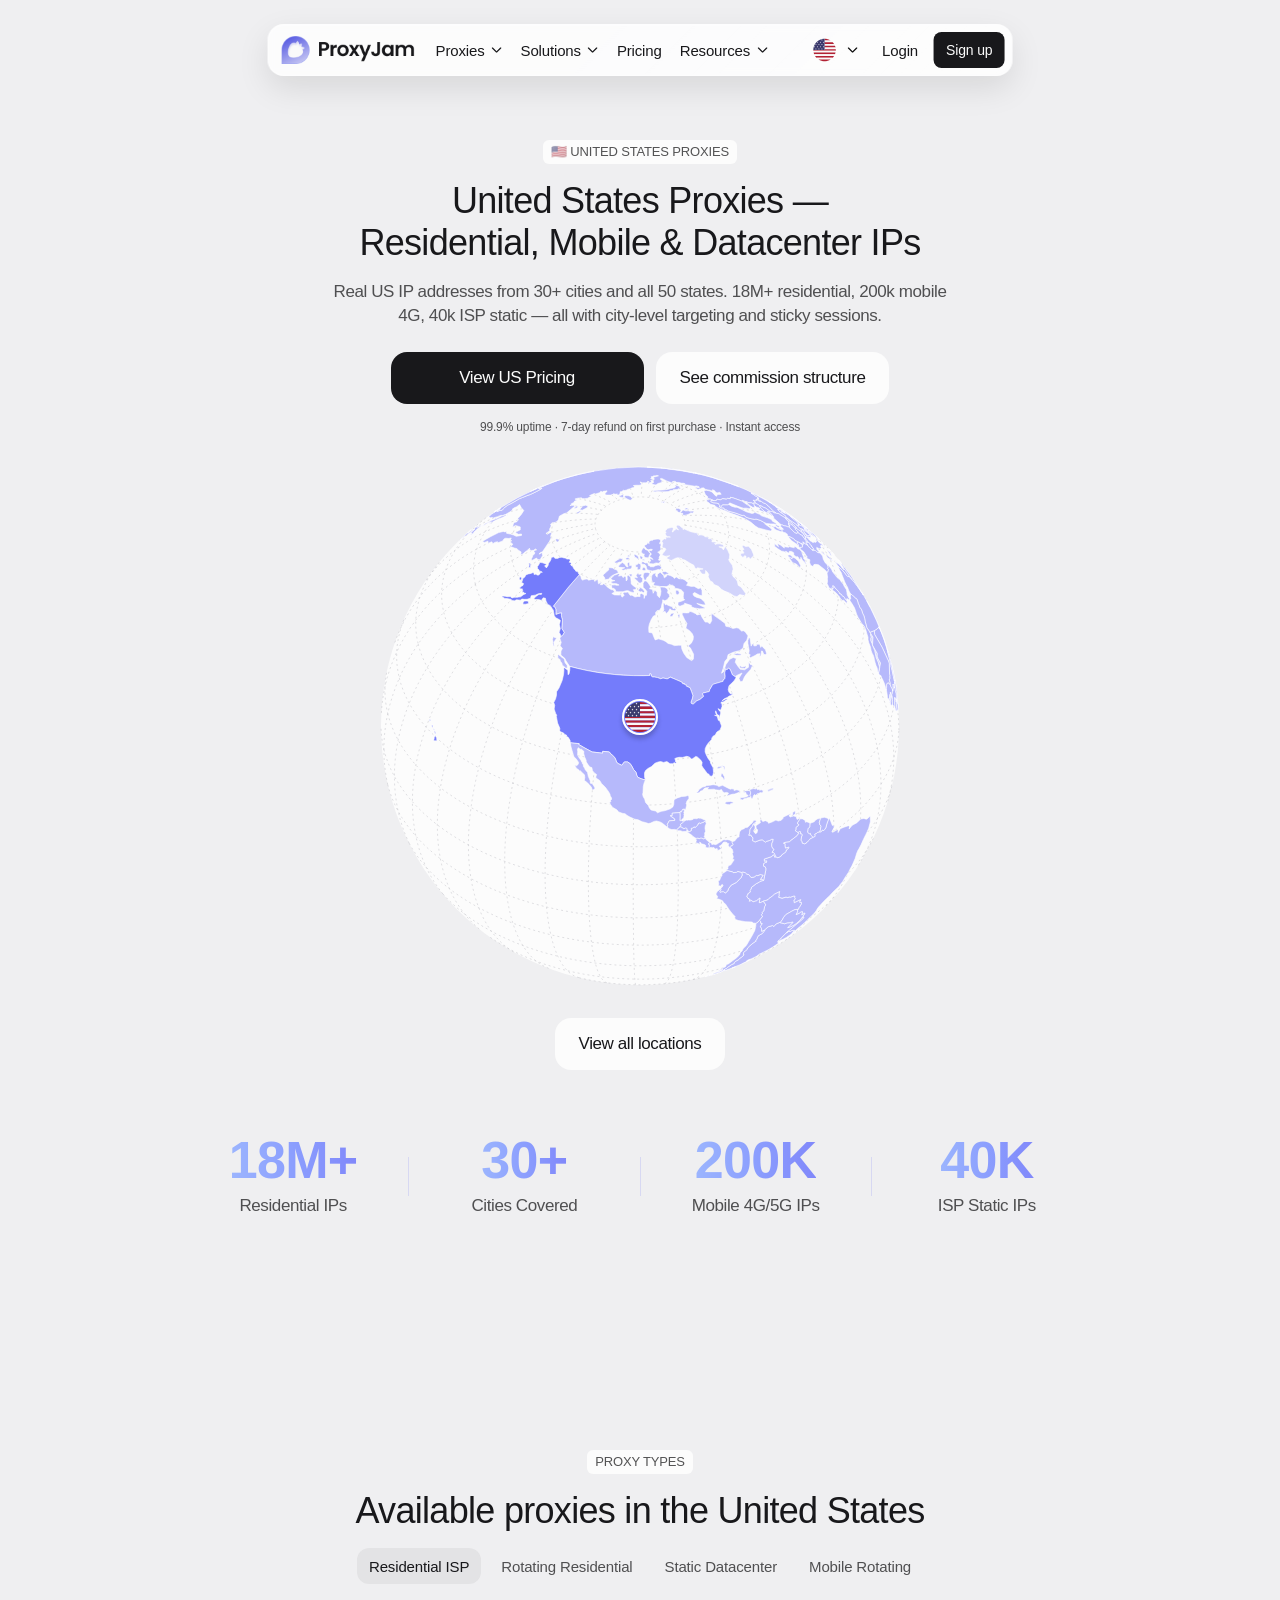
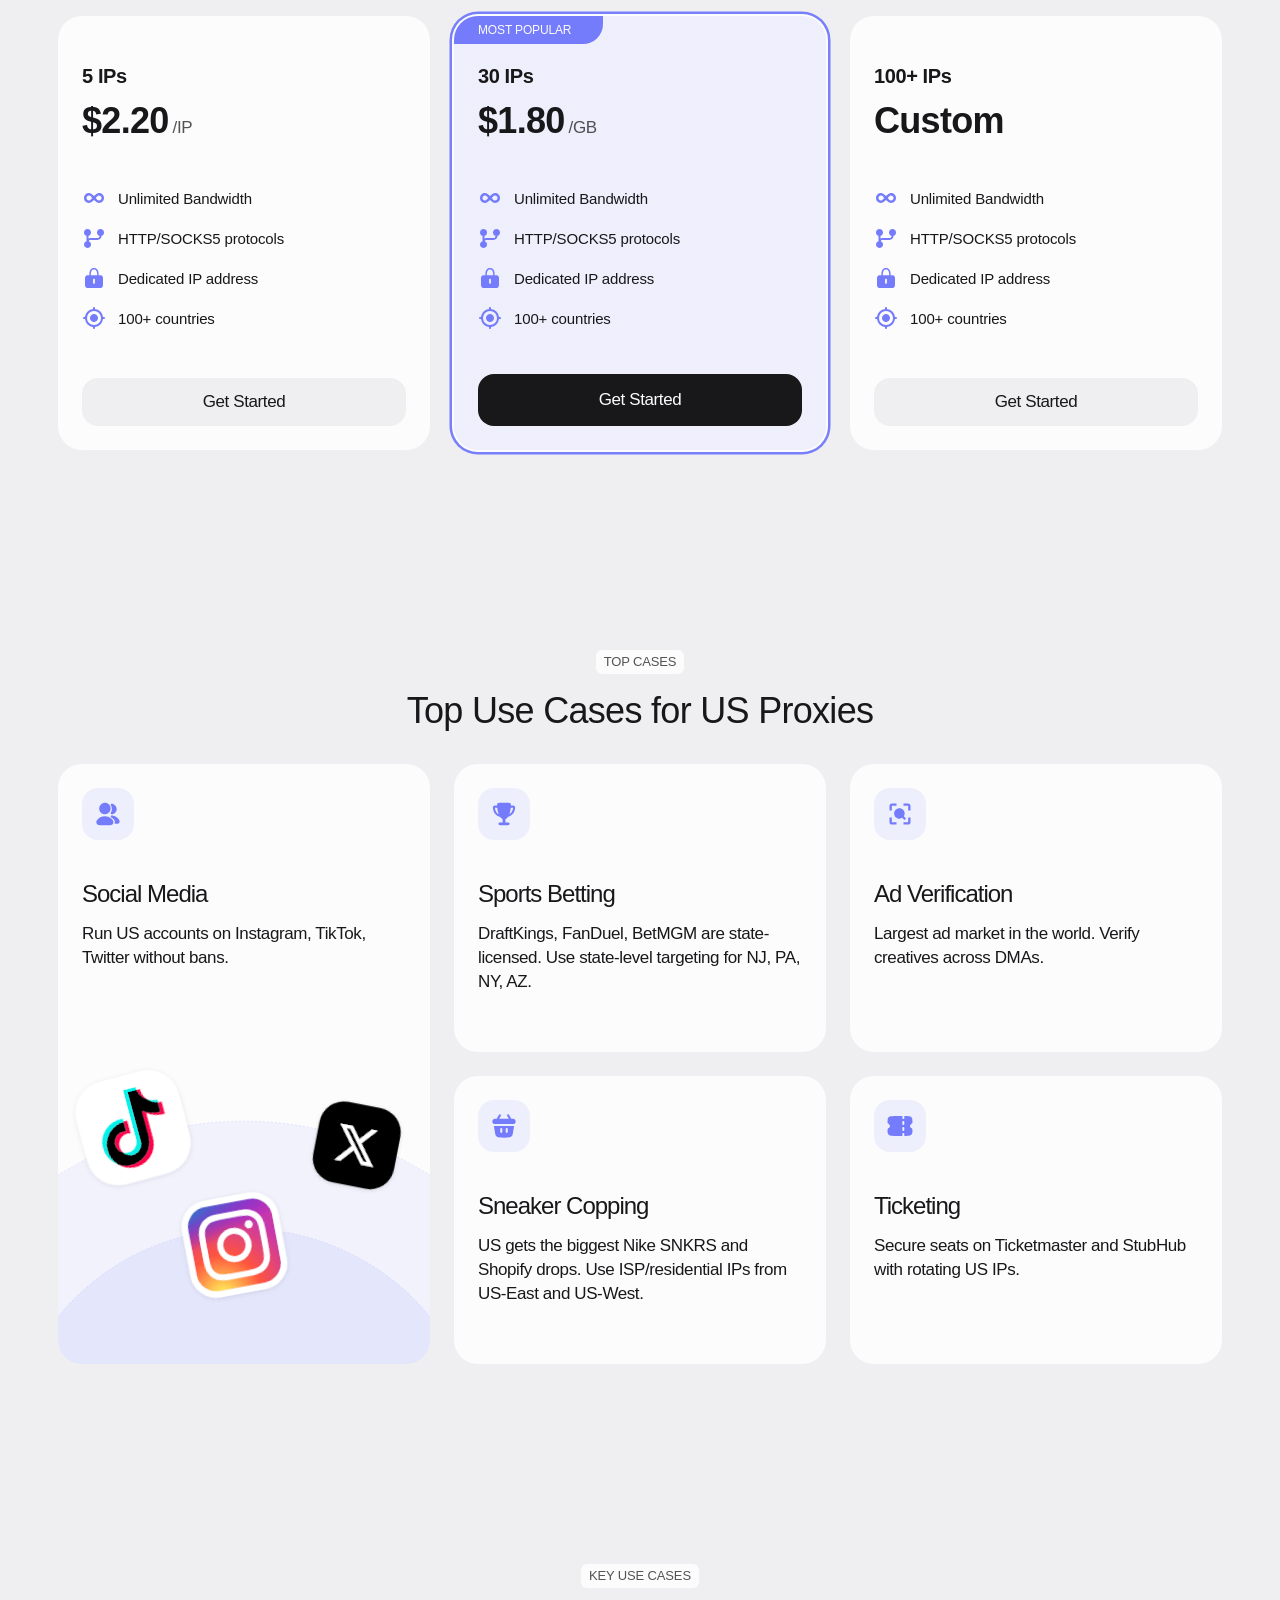
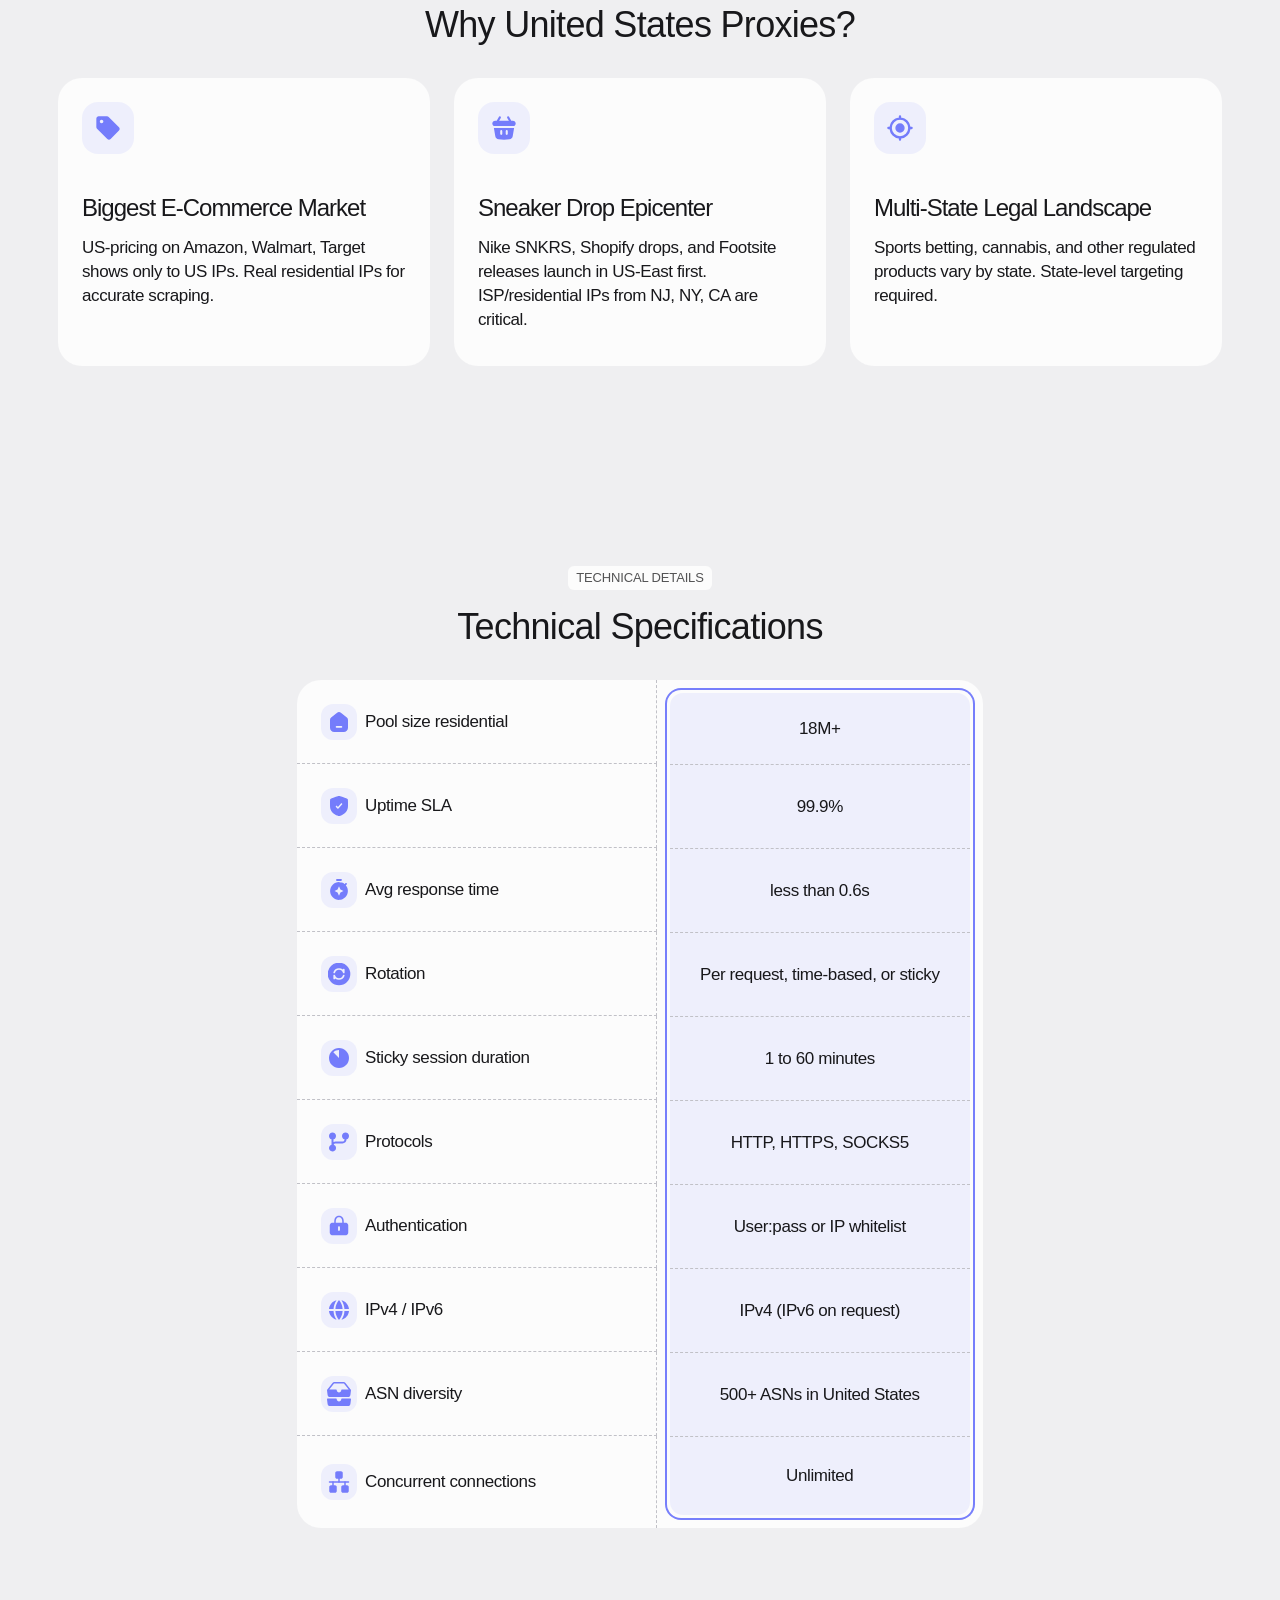
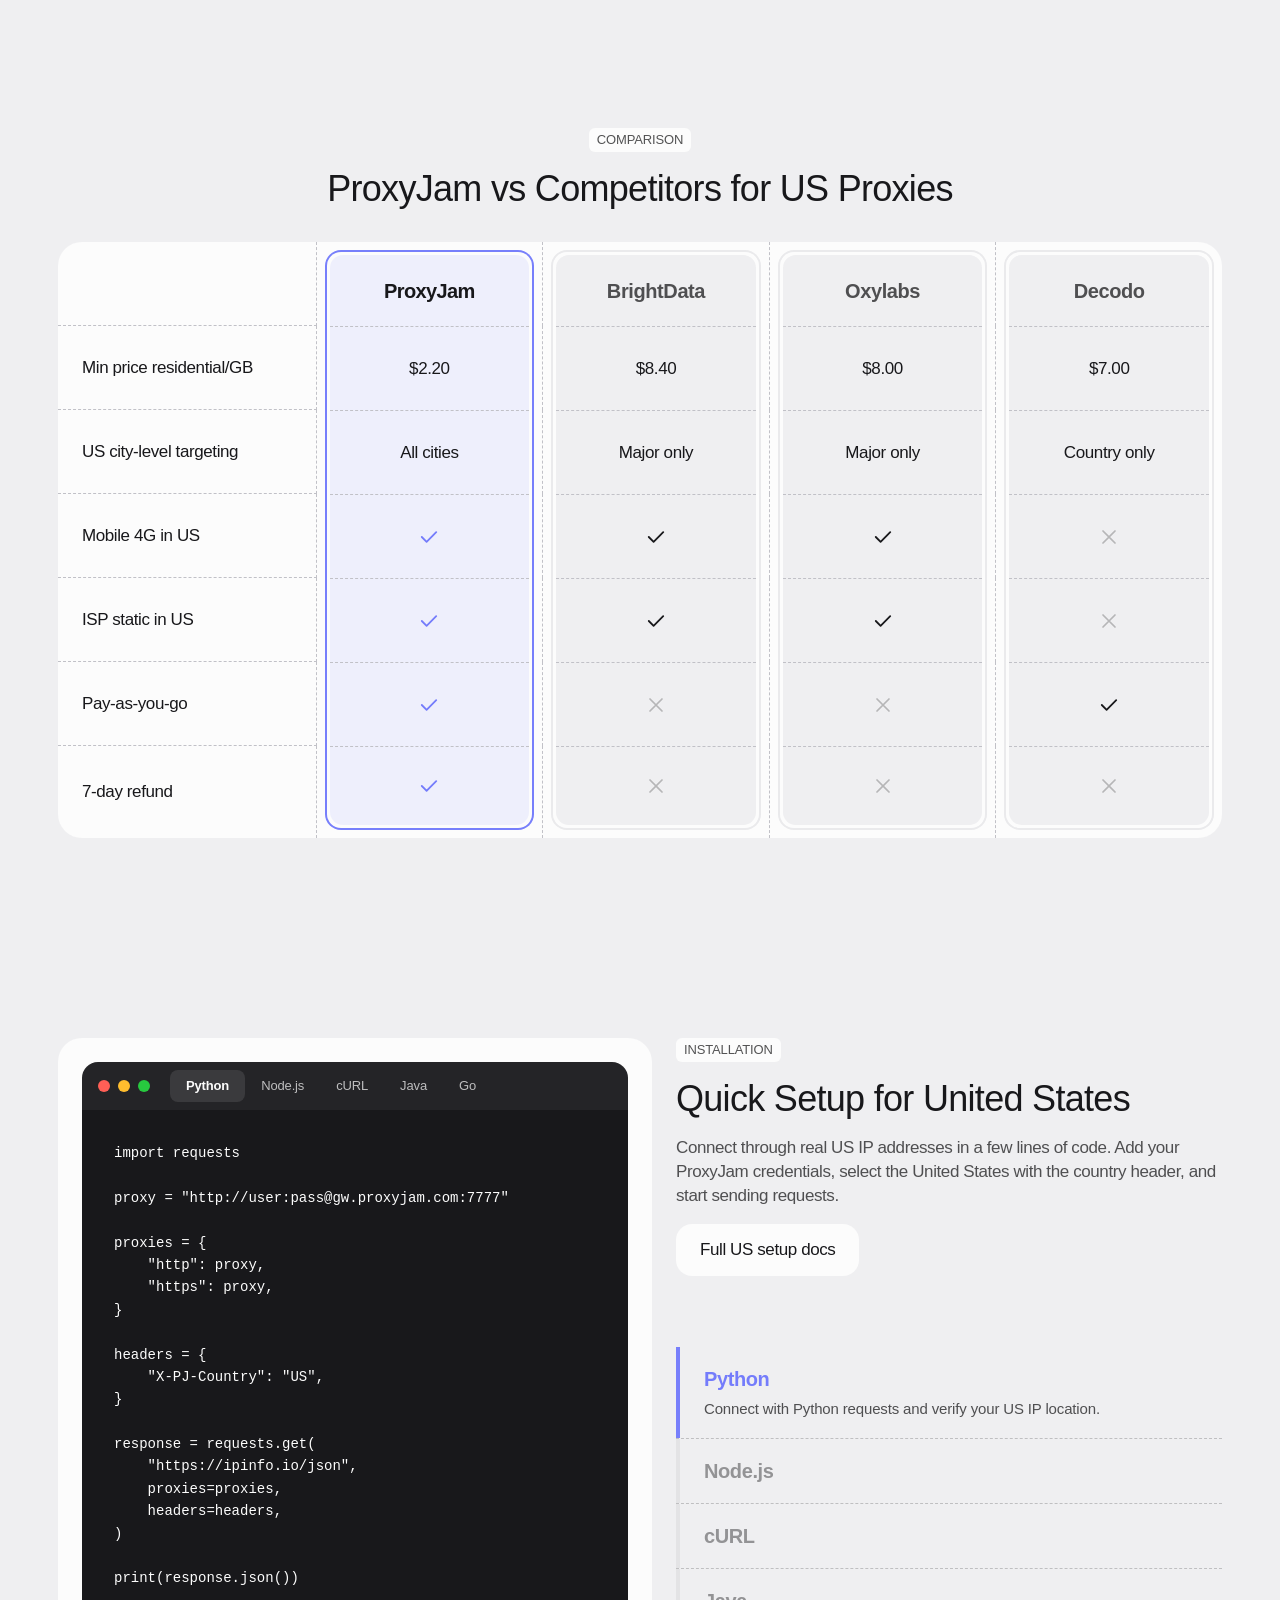
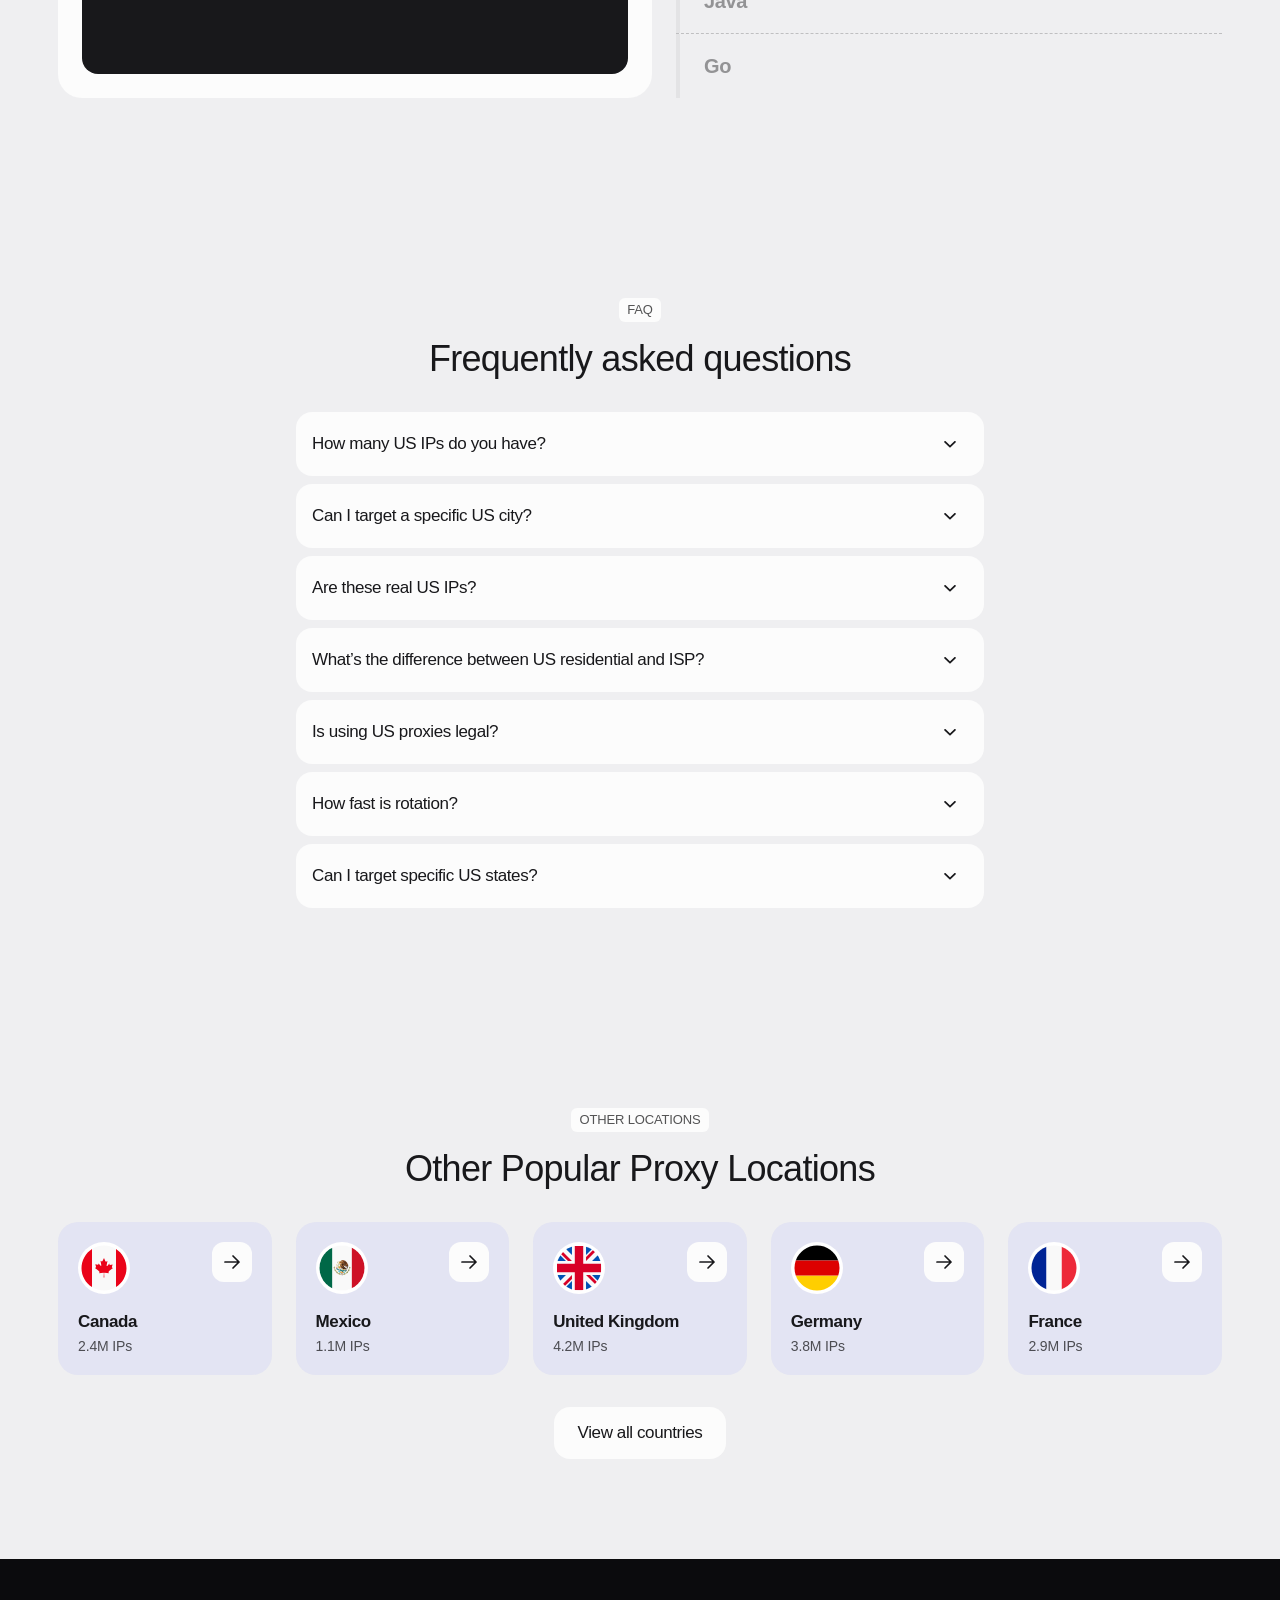
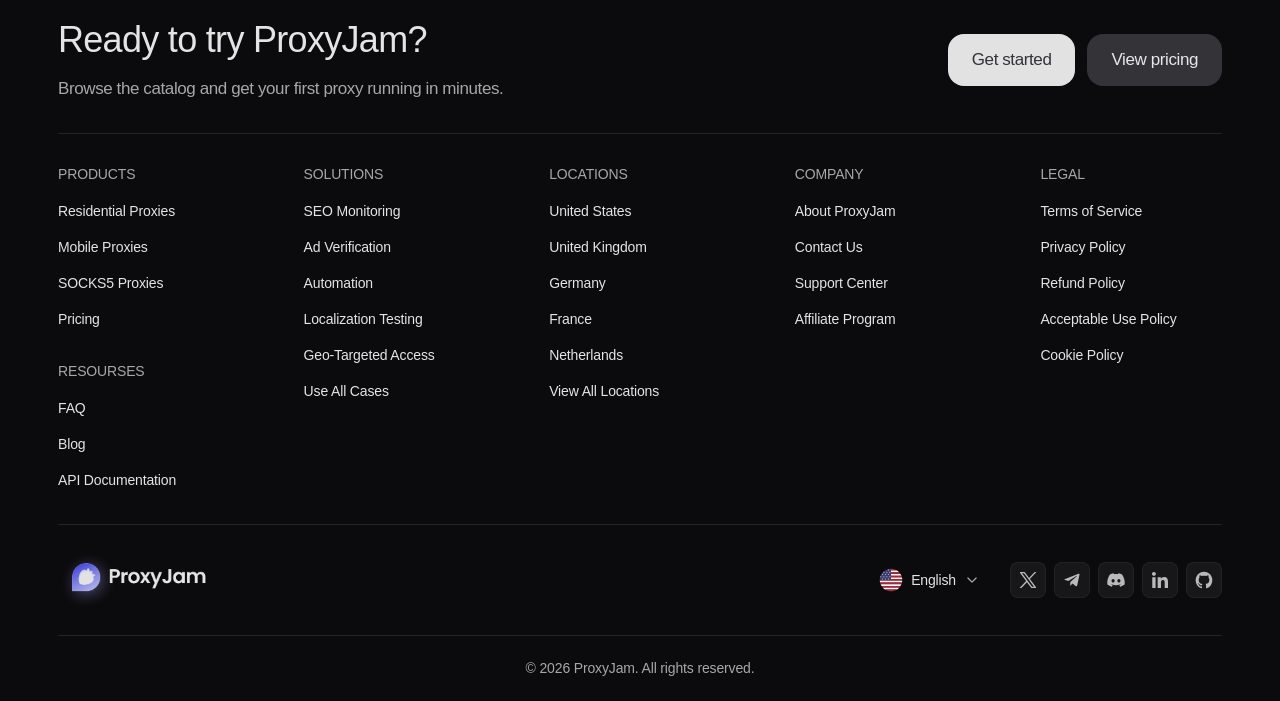
==== commit 318efed1: "add all flags" ====
--- a/locations/united-states-proxy/index.html
+++ b/locations/united-states-proxy/index.html
@@ -684,7 +684,7 @@
   </div>
 
   <div class="cmp-wrap">
-    <div class="cmp-scroll" data-hscroll>
+    <div class="cmp-scroll" data-scrollbox="x">
     <div class="cmp-table" role="table" aria-label="ProxyJam compared with other US proxy providers">
 
       <div class="cmp-row" role="row">
@@ -802,8 +802,313 @@
     </div>
   </div>
 
-    <div class="cmp-bar" data-hscroll-bar aria-hidden="true"><span class="cmp-bar-thumb"></span></div>
-  </div>
+    <div class="scrollbar scrollbar--x" data-scrollbar aria-hidden="true"><span class="scrollbar-thumb"></span></div>
+  </div>
+
+</section>
+
+
+<!-- ══════════════════════════════════
+     QUICK SETUP
+══════════════════════════════════ -->
+<section class="section qs-section">
+
+  <div class="qs-card">
+    <div class="qs-window">
+      <div class="qs-bar">
+        <img class="qs-dots" src="assets/qs-window-dots.svg" alt="" width="52" height="12">
+        <div class="qs-tabs-wrap">
+          <div class="qs-tabs" role="tablist" aria-label="Code language" data-scrollbox="x">
+            <button type="button" class="qs-tab" role="tab" id="qs-tab-python" aria-controls="qs-code-python" aria-selected="true" data-tab="python">Python</button>
+            <button type="button" class="qs-tab" role="tab" id="qs-tab-nodejs" aria-controls="qs-code-nodejs" aria-selected="false" data-tab="nodejs">Node.js</button>
+            <button type="button" class="qs-tab" role="tab" id="qs-tab-curl" aria-controls="qs-code-curl" aria-selected="false" data-tab="curl">cURL</button>
+            <button type="button" class="qs-tab" role="tab" id="qs-tab-java" aria-controls="qs-code-java" aria-selected="false" data-tab="java">Java</button>
+            <button type="button" class="qs-tab" role="tab" id="qs-tab-go" aria-controls="qs-code-go" aria-selected="false" data-tab="go">Go</button>
+          </div>
+          <div class="scrollbar scrollbar--x scrollbar--sm scrollbar--inverse qs-tabs-bar" data-scrollbar aria-hidden="true"><span class="scrollbar-thumb"></span></div>
+        </div>
+      </div>
+        <div class="qs-body">
+        <div class="qs-codes" data-scrollbox="y">
+<pre class="qs-code" data-tab-panel="python" role="tabpanel" aria-labelledby="qs-tab-python"><code>import requests
+
+proxy = &quot;http://user:pass@gw.proxyjam.com:7777&quot;
+
+proxies = {
+    &quot;http&quot;: proxy,
+    &quot;https&quot;: proxy,
+}
+
+headers = {
+    &quot;X-PJ-Country&quot;: &quot;US&quot;,
+}
+
+response = requests.get(
+    &quot;https://ipinfo.io/json&quot;,
+    proxies=proxies,
+    headers=headers,
+)
+
+print(response.json())</code></pre>
+        <pre class="qs-code" data-tab-panel="nodejs" role="tabpanel" aria-labelledby="qs-tab-nodejs" hidden><code>import axios from &quot;axios&quot;;
+import { HttpsProxyAgent } from &quot;https-proxy-agent&quot;;
+
+const proxy = &quot;http://user:pass@gw.proxyjam.com:7777&quot;;
+const agent = new HttpsProxyAgent(proxy);
+
+const response = await axios.get(
+  &quot;https://ipinfo.io/json&quot;,
+  {
+    httpAgent: agent,
+    httpsAgent: agent,
+    headers: { &quot;X-PJ-Country&quot;: &quot;US&quot; },
+  },
+);
+
+console.log(response.data);</code></pre>
+        <pre class="qs-code" data-tab-panel="curl" role="tabpanel" aria-labelledby="qs-tab-curl" hidden><code>curl -x http://user:pass@gw.proxyjam.com:7777 \
+     -H &quot;X-PJ-Country: US&quot; \
+     https://ipinfo.io/json</code></pre>
+        <pre class="qs-code" data-tab-panel="java" role="tabpanel" aria-labelledby="qs-tab-java" hidden><code>import java.net.*;
+import java.net.http.*;
+
+var proxy = new InetSocketAddress(&quot;gw.proxyjam.com&quot;, 7777);
+
+var client = HttpClient.newBuilder()
+    .proxy(ProxySelector.of(proxy))
+    .build();
+
+var request = HttpRequest.newBuilder()
+    .uri(URI.create(&quot;https://ipinfo.io/json&quot;))
+    .header(&quot;Proxy-Authorization&quot;, &quot;Basic dXNlcjpwYXNz&quot;)
+    .header(&quot;X-PJ-Country&quot;, &quot;US&quot;)
+    .build();
+
+var response = client.send(
+    request, HttpResponse.BodyHandlers.ofString());
+
+System.out.println(response.body());</code></pre>
+        <pre class="qs-code" data-tab-panel="go" role="tabpanel" aria-labelledby="qs-tab-go" hidden><code>package main
+
+import (
+    &quot;fmt&quot;
+    &quot;io&quot;
+    &quot;net/http&quot;
+    &quot;net/url&quot;
+)
+
+func main() {
+    proxy, _ := url.Parse(
+        &quot;http://user:pass@gw.proxyjam.com:7777&quot;)
+
+    client := &amp;http.Client{Transport: &amp;http.Transport{
+        Proxy: http.ProxyURL(proxy),
+    }}
+
+    req, _ := http.NewRequest(
+        &quot;GET&quot;, &quot;https://ipinfo.io/json&quot;, nil)
+    req.Header.Set(&quot;X-PJ-Country&quot;, &quot;US&quot;)
+
+    res, _ := client.Do(req)
+    body, _ := io.ReadAll(res.Body)
+    fmt.Println(string(body))
+}</code></pre>
+        </div>
+        <div class="scrollbar scrollbar--y scrollbar--inverse qs-scrollbar" data-scrollbar aria-hidden="true"><span class="scrollbar-thumb"></span></div>
+      </div>
+    </div>
+  </div>
+
+  <div class="qs-side">
+    <div class="qs-top">
+      <div class="qs-copy">
+        <span class="section-label">INSTALLATION</span>
+        <h2 class="qs-title">Quick Setup for United States</h2>
+        <p class="qs-desc">Connect through real US IP addresses in a few lines of code. Add your ProxyJam credentials, select the United States with the country header, and start sending requests.</p>
+      </div>
+      <a href="#" class="btn-secondary-on-accent btn-xl qs-cta">Full US setup docs</a>
+    </div>
+
+    <div class="qs-list" role="tablist" aria-label="Code language">
+      <button type="button" class="qs-lang" role="tab" aria-controls="qs-code-python" aria-selected="true" data-tab="python">
+        <span class="qs-lang-body">
+          <span class="qs-lang-name">Python</span>
+          <span class="qs-lang-desc">Connect with Python requests and verify your US IP location.</span>
+        </span>
+      </button>
+      <button type="button" class="qs-lang" role="tab" aria-controls="qs-code-nodejs" aria-selected="false" data-tab="nodejs">
+        <span class="qs-lang-body">
+          <span class="qs-lang-name">Node.js</span>
+          <span class="qs-lang-desc">Route axios through a US exit node in a few lines.</span>
+        </span>
+      </button>
+      <button type="button" class="qs-lang" role="tab" aria-controls="qs-code-curl" aria-selected="false" data-tab="curl">
+        <span class="qs-lang-body">
+          <span class="qs-lang-name">cURL</span>
+          <span class="qs-lang-desc">One command to check which US IP your request goes out from.</span>
+        </span>
+      </button>
+      <button type="button" class="qs-lang" role="tab" aria-controls="qs-code-java" aria-selected="false" data-tab="java">
+        <span class="qs-lang-body">
+          <span class="qs-lang-name">Java</span>
+          <span class="qs-lang-desc">Set the proxy on HttpClient and target the United States.</span>
+        </span>
+      </button>
+      <button type="button" class="qs-lang" role="tab" aria-controls="qs-code-go" aria-selected="false" data-tab="go">
+        <span class="qs-lang-body">
+          <span class="qs-lang-name">Go</span>
+          <span class="qs-lang-desc">Configure http.Transport with a US gateway and send a request.</span>
+        </span>
+      </button>
+    </div>
+  </div>
+
+</section>
+
+
+<!-- ══════════════════════════════════
+     FAQ
+══════════════════════════════════ -->
+<section class="section">
+
+  <div class="section-header">
+    <span class="section-label">FAQ</span>
+    <h2 class="section-title">Frequently asked questions</h2>
+  </div>
+
+  <div class="faq-list">
+
+      <div class="faq-item">
+        <button class="faq-trigger" aria-expanded="false">
+          <span class="faq-q">How many US IPs do you have?</span>
+          <span class="faq-icon"><img src="assets/faq-chevron.svg" alt=""></span>
+        </button>
+        <div class="faq-body"><p class="faq-a">18M+ residential, plus mobile, ISP, and datacenter pools.</p></div>
+      </div>
+
+      <div class="faq-item">
+        <button class="faq-trigger" aria-expanded="false">
+          <span class="faq-q">Can I target a specific US city?</span>
+          <span class="faq-icon"><img src="assets/faq-chevron.svg" alt=""></span>
+        </button>
+        <div class="faq-body"><p class="faq-a">Yes, 30+ cities available. See city list above.</p></div>
+      </div>
+
+      <div class="faq-item">
+        <button class="faq-trigger" aria-expanded="false">
+          <span class="faq-q">Are these real US IPs?</span>
+          <span class="faq-icon"><img src="assets/faq-chevron.svg" alt=""></span>
+        </button>
+        <div class="faq-body"><p class="faq-a">Yes, sourced from real consumer devices (residential), real US mobile carriers (mobile), and US ISP-owned ranges (ISP static).</p></div>
+      </div>
+
+      <div class="faq-item">
+        <button class="faq-trigger" aria-expanded="false">
+          <span class="faq-q">What&rsquo;s the difference between US residential and ISP?</span>
+          <span class="faq-icon"><img src="assets/faq-chevron.svg" alt=""></span>
+        </button>
+        <div class="faq-body"><p class="faq-a">Residential rotates and looks like a home user. ISP is static, datacenter-grade speed, but registered to a residential ISP.</p></div>
+      </div>
+
+      <div class="faq-item">
+        <button class="faq-trigger" aria-expanded="false">
+          <span class="faq-q">Is using US proxies legal?</span>
+          <span class="faq-icon"><img src="assets/faq-chevron.svg" alt=""></span>
+        </button>
+        <div class="faq-body"><p class="faq-a">Yes for legitimate use (research, scraping public data, ad verification). See AUP.</p></div>
+      </div>
+
+      <div class="faq-item">
+        <button class="faq-trigger" aria-expanded="false">
+          <span class="faq-q">How fast is rotation?</span>
+          <span class="faq-icon"><img src="assets/faq-chevron.svg" alt=""></span>
+        </button>
+        <div class="faq-body"><p class="faq-a">Per request by default; sticky sessions up to 60 minutes.</p></div>
+      </div>
+
+      <div class="faq-item">
+        <button class="faq-trigger" aria-expanded="false">
+          <span class="faq-q">Can I target specific US states?</span>
+          <span class="faq-icon"><img src="assets/faq-chevron.svg" alt=""></span>
+        </button>
+        <div class="faq-body"><p class="faq-a">Yes. All 50 states with city-level granularity in 30+ cities.</p></div>
+      </div>
+
+  </div>
+
+</section>
+
+
+<!-- ══════════════════════════════════
+     OTHER LOCATIONS
+══════════════════════════════════ -->
+<section class="section">
+
+  <div class="section-header">
+    <span class="section-label">OTHER LOCATIONS</span>
+    <h2 class="section-title">Other Popular Proxy Locations</h2>
+  </div>
+
+  <div class="cc-row">
+
+      <a class="cc-card" href="locations/canada-proxy/">
+        <span class="cc-head">
+          <span class="cc-flag"><img src="assets/flag-ca.svg" alt="" width="48" height="48"></span>
+          <span class="cc-go" aria-hidden="true"><img src="assets/arrow-right.svg" alt="" width="24" height="24"></span>
+        </span>
+        <span class="cc-text">
+          <span class="cc-name">Canada</span>
+          <span class="cc-ips">2.4M IPs</span>
+        </span>
+      </a>
+
+      <a class="cc-card" href="locations/mexico-proxy/">
+        <span class="cc-head">
+          <span class="cc-flag"><img src="assets/flag-mx.webp" alt="" width="48" height="48"></span>
+          <span class="cc-go" aria-hidden="true"><img src="assets/arrow-right.svg" alt="" width="24" height="24"></span>
+        </span>
+        <span class="cc-text">
+          <span class="cc-name">Mexico</span>
+          <span class="cc-ips">1.1M IPs</span>
+        </span>
+      </a>
+
+      <a class="cc-card" href="locations/united-kingdom-proxy/">
+        <span class="cc-head">
+          <span class="cc-flag"><img src="assets/flag-uk.svg" alt="" width="48" height="48"></span>
+          <span class="cc-go" aria-hidden="true"><img src="assets/arrow-right.svg" alt="" width="24" height="24"></span>
+        </span>
+        <span class="cc-text">
+          <span class="cc-name">United Kingdom</span>
+          <span class="cc-ips">4.2M IPs</span>
+        </span>
+      </a>
+
+      <a class="cc-card" href="locations/germany-proxy/">
+        <span class="cc-head">
+          <span class="cc-flag"><img src="assets/flag-de.svg" alt="" width="48" height="48"></span>
+          <span class="cc-go" aria-hidden="true"><img src="assets/arrow-right.svg" alt="" width="24" height="24"></span>
+        </span>
+        <span class="cc-text">
+          <span class="cc-name">Germany</span>
+          <span class="cc-ips">3.8M IPs</span>
+        </span>
+      </a>
+
+      <a class="cc-card" href="locations/france-proxy/">
+        <span class="cc-head">
+          <span class="cc-flag"><img src="assets/flag-fr.svg" alt="" width="48" height="48"></span>
+          <span class="cc-go" aria-hidden="true"><img src="assets/arrow-right.svg" alt="" width="24" height="24"></span>
+        </span>
+        <span class="cc-text">
+          <span class="cc-name">France</span>
+          <span class="cc-ips">2.9M IPs</span>
+        </span>
+      </a>
+
+  </div>
+
+  <a href="#" class="btn-secondary-on-accent btn-xl">View all countries</a>
 
 </section>
 
@@ -813,6 +1118,7 @@
 <script src="js/includes.js"></script>
 <script src="js/globe.js"></script>
 <script src="js/tabs.js"></script>
-<script src="js/hscroll.js"></script>
+<script src="js/scrollbar.js"></script>
+<script src="js/faq.js"></script>
 </body>
 </html>
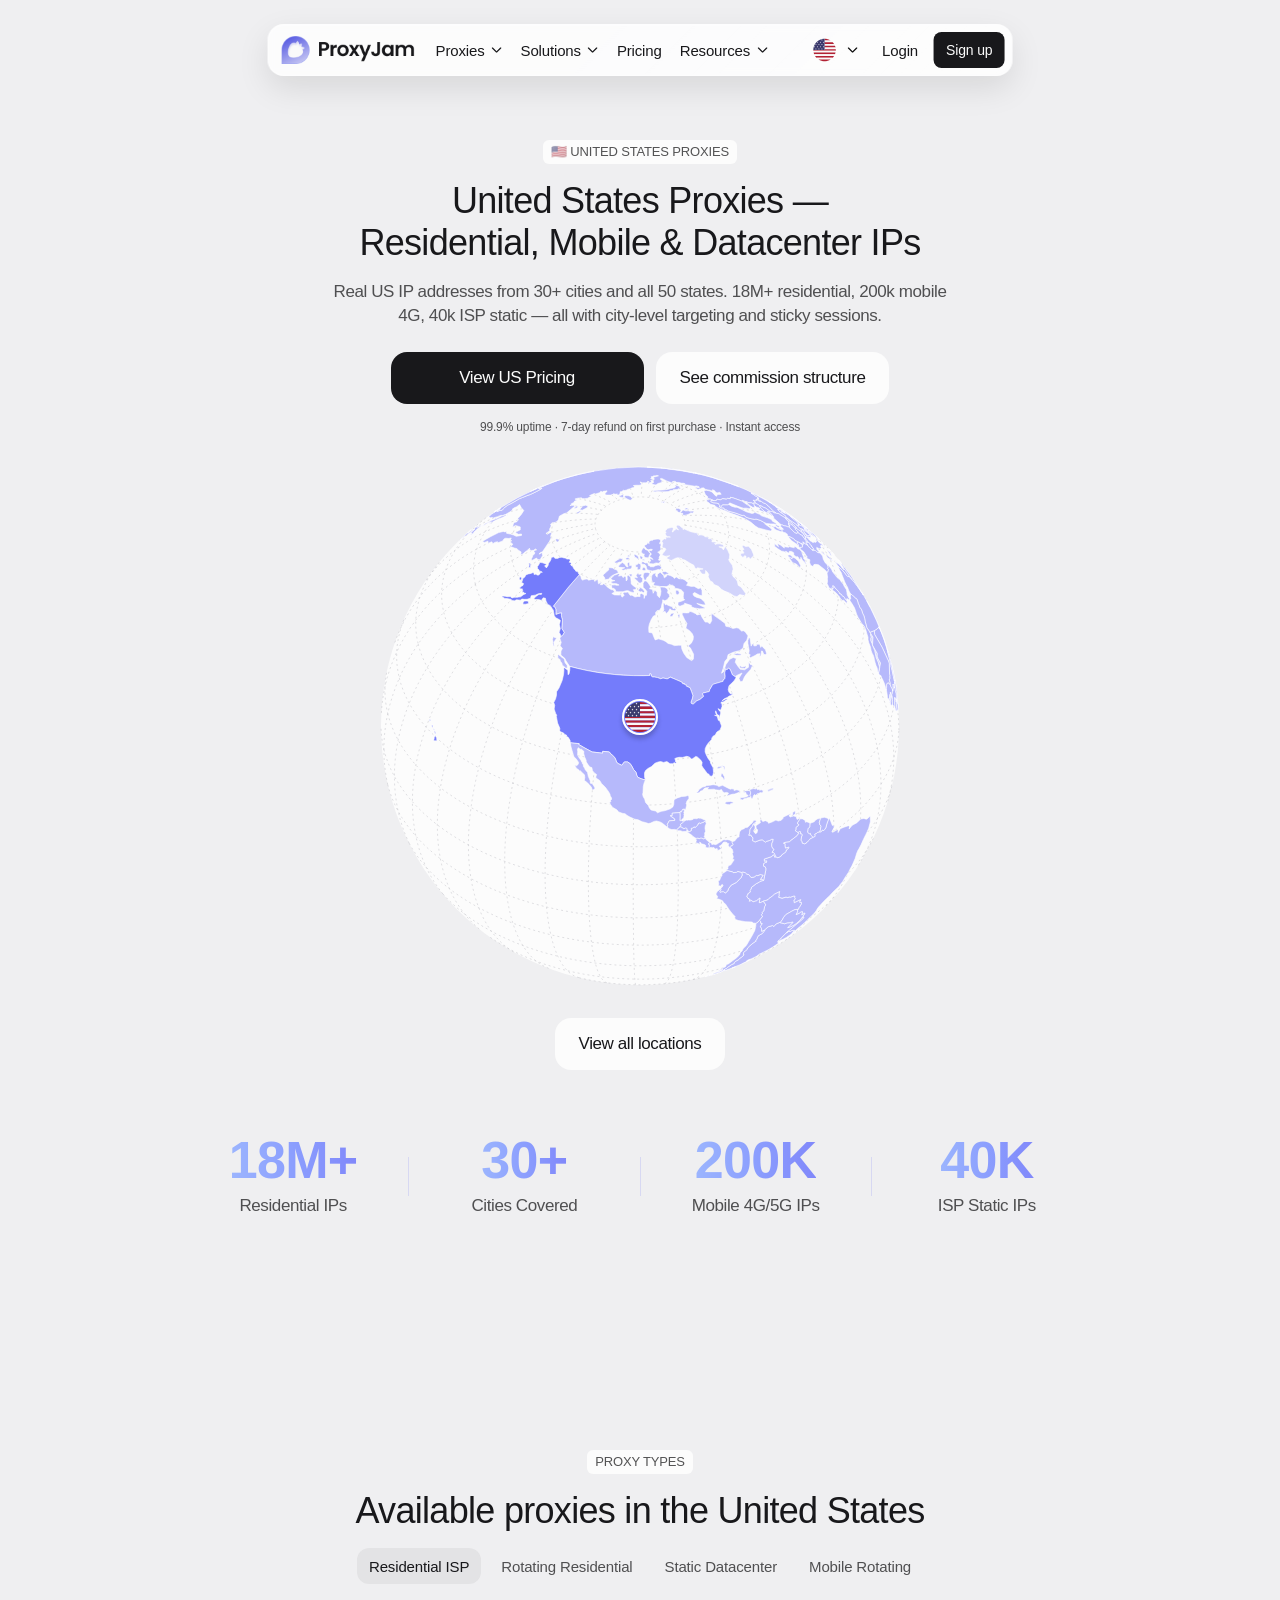
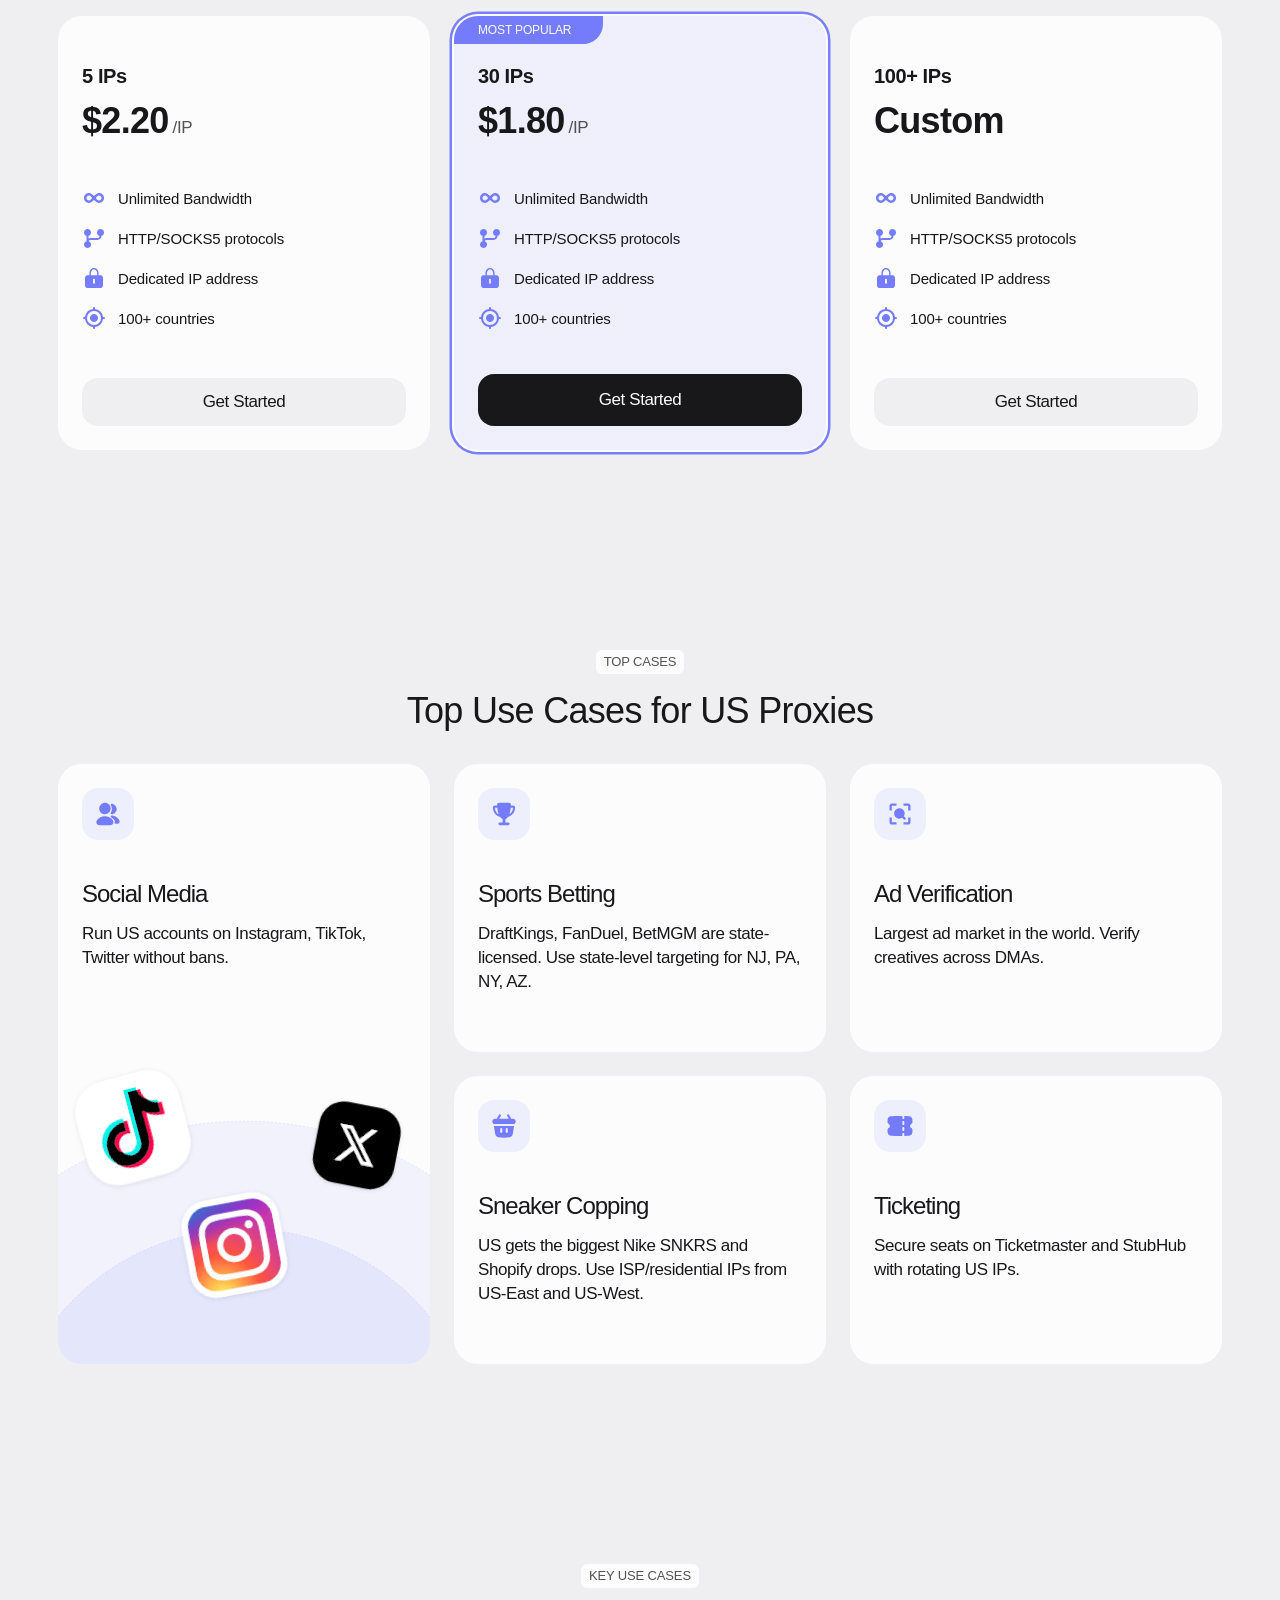
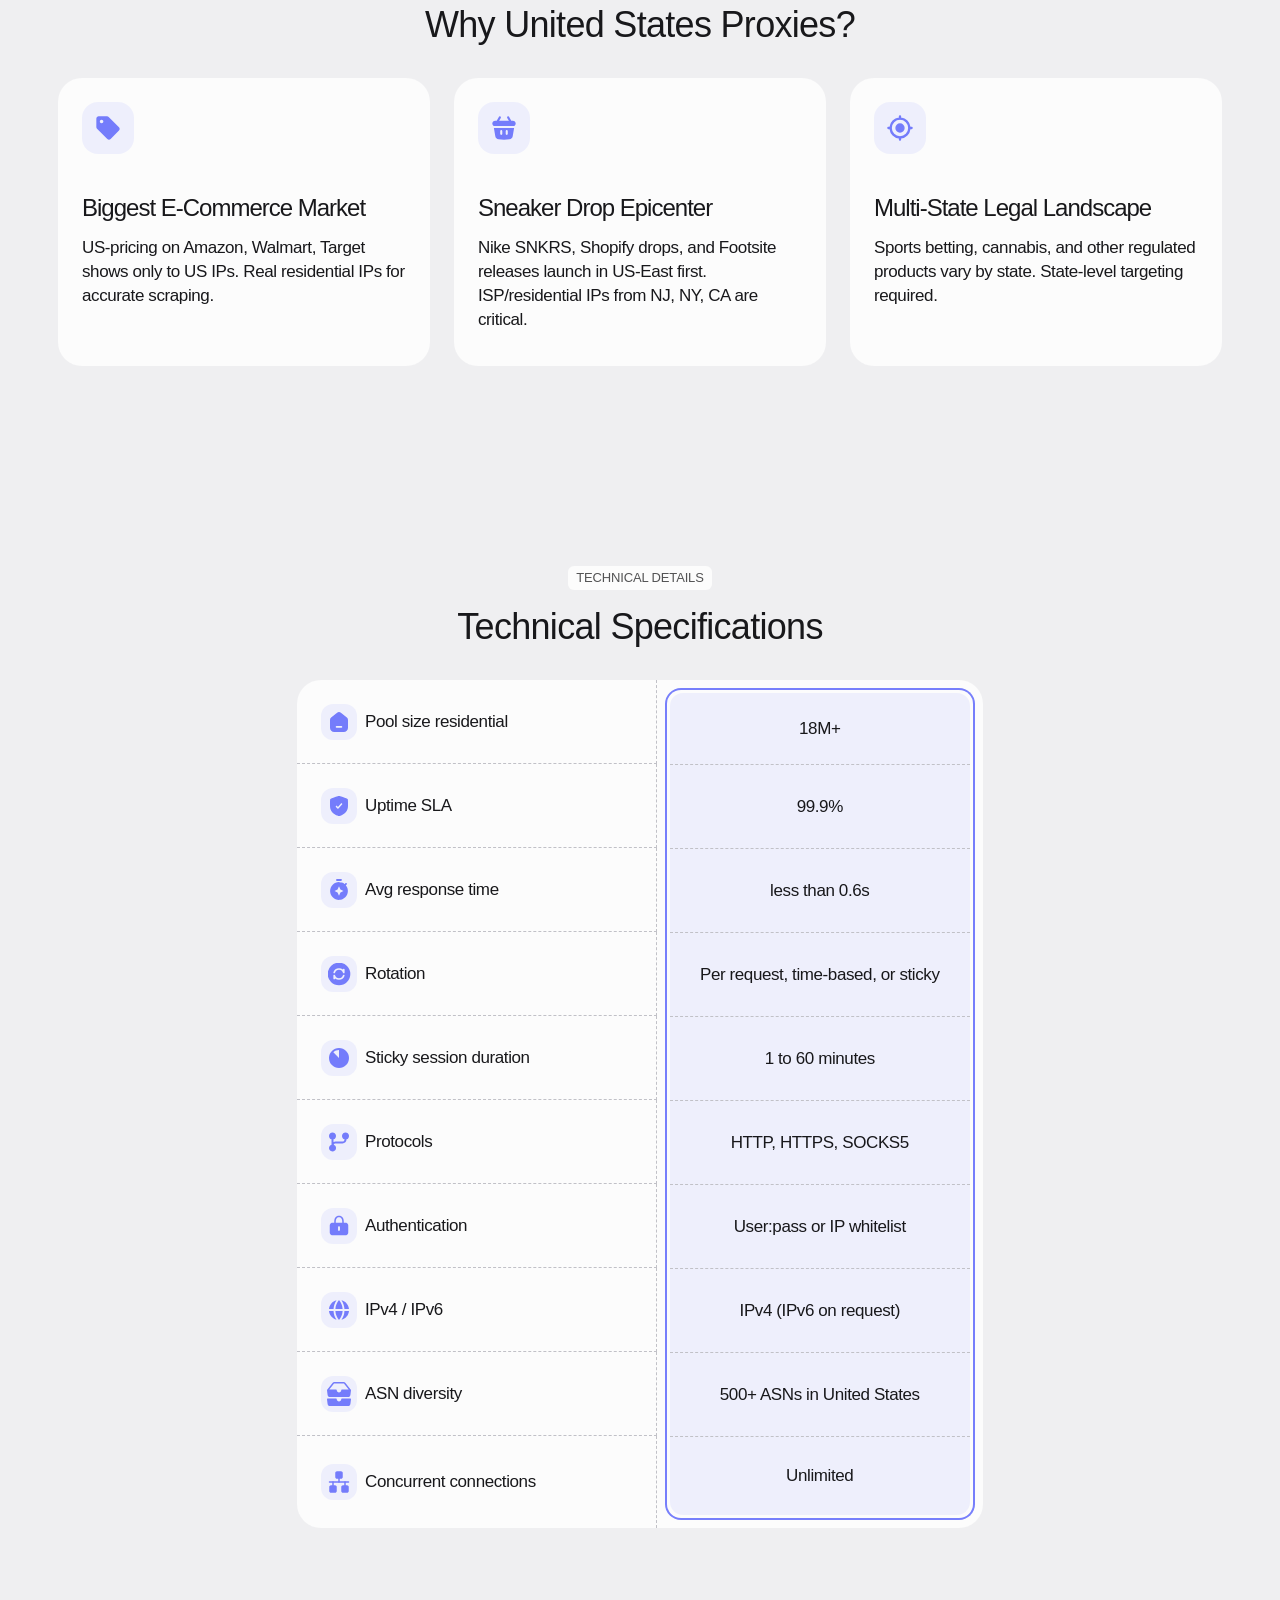
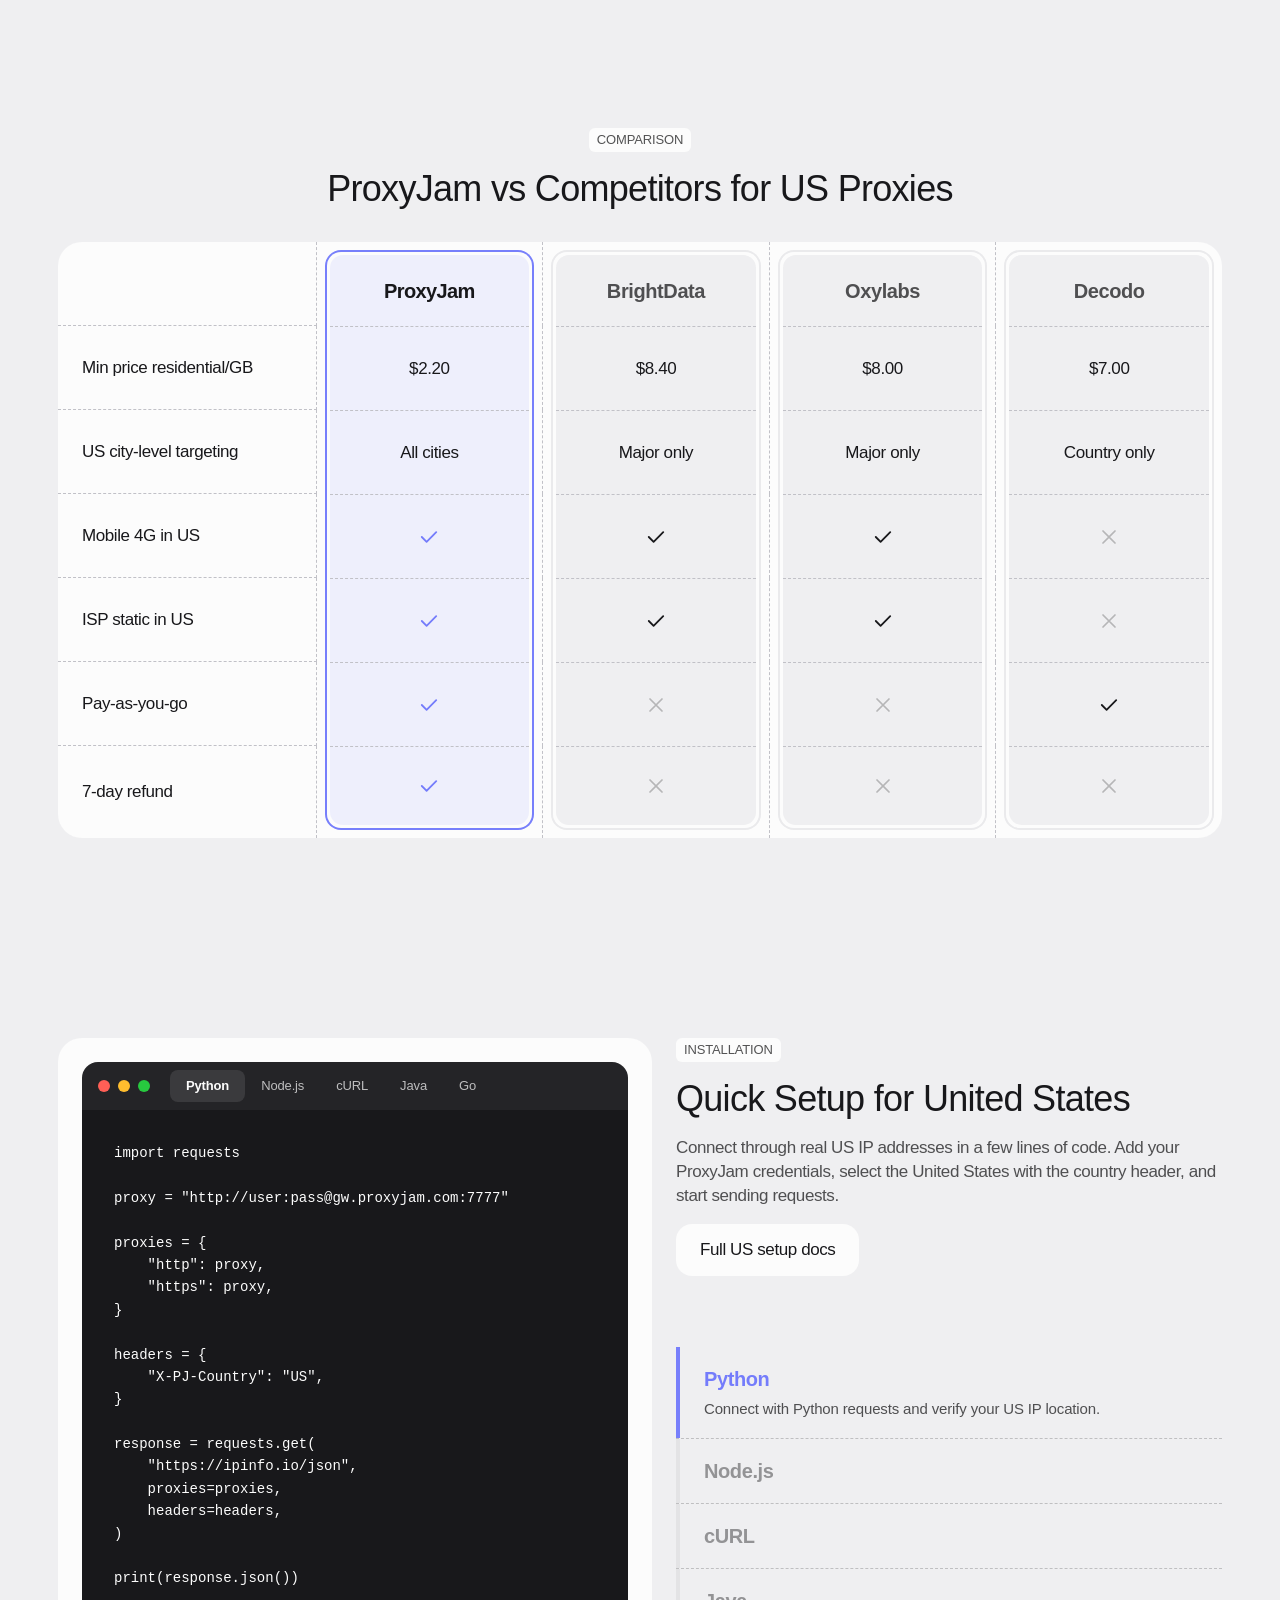
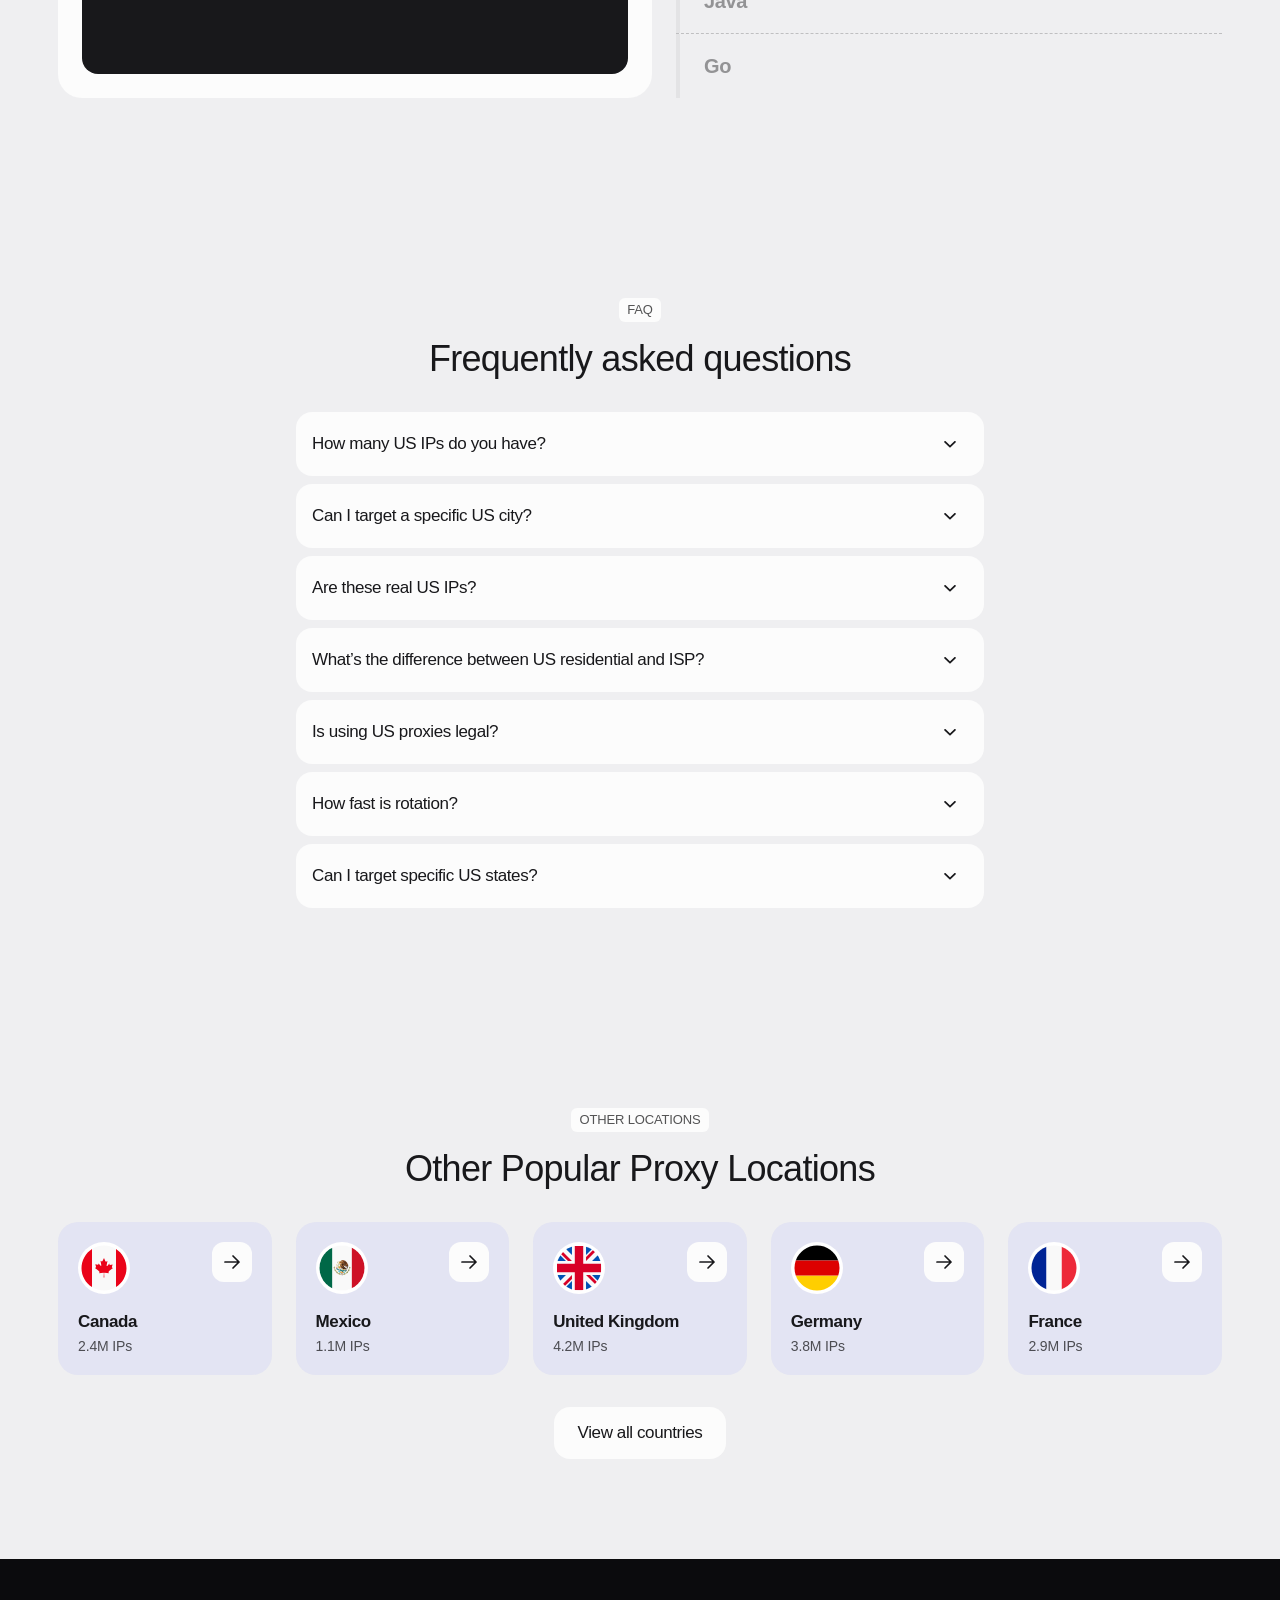
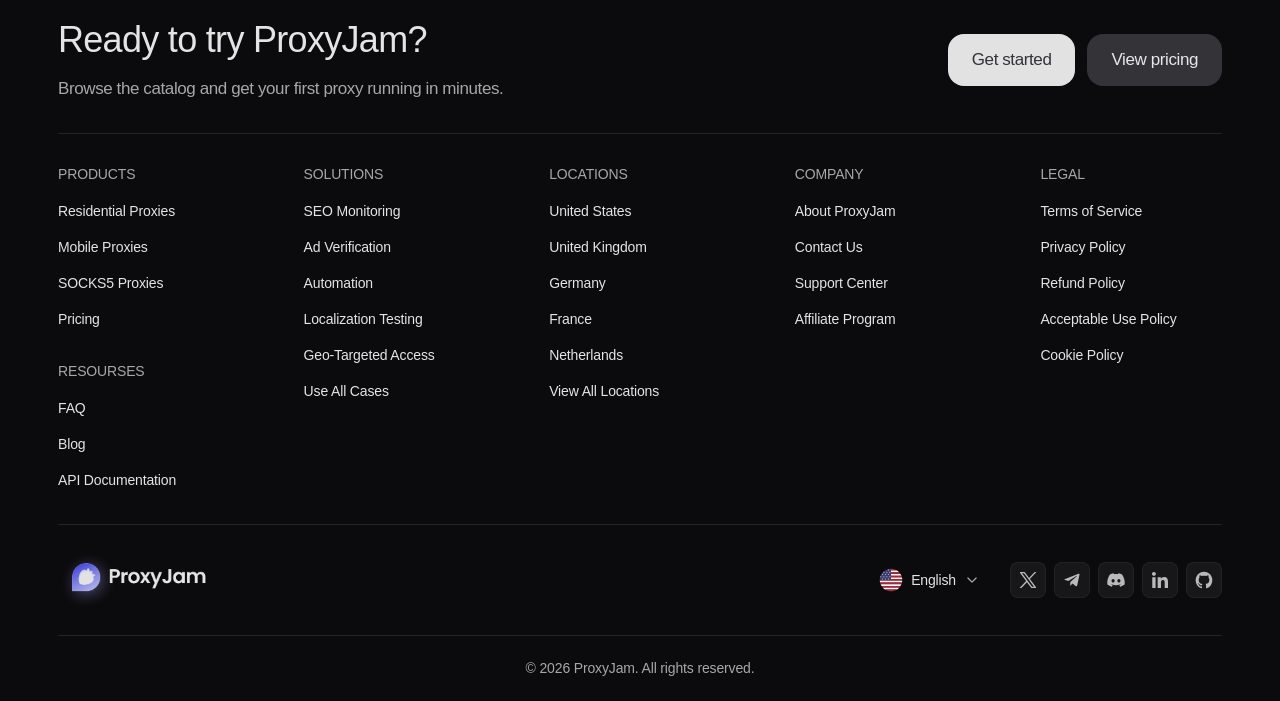
==== commit 9bc44bde: "page usa is ready" ====
--- a/locations/united-states-proxy/index.html
+++ b/locations/united-states-proxy/index.html
@@ -34,7 +34,9 @@
 
     <div class="loc-actions">
       <div class="loc-btns">
-        <a href="#" class="btn-primary btn-xl loc-btn-primary">View US Pricing</a>
+        <!-- <base href> makes a bare "#pricing" resolve against the site root, so the
+     in-page link has to name this page explicitly -->
+        <a href="locations/united-states-proxy/#pricing" class="btn-primary btn-xl loc-btn-primary">View US Pricing</a>
         <a href="#" class="btn-secondary-on-accent btn-xl">See commission structure</a>
       </div>
       <p class="loc-note">99.9% uptime · 7-day refund on first purchase · Instant access</p>
@@ -84,7 +86,7 @@
 <!-- ══════════════════════════════════
      AVAILABLE PROXIES — pricing
 ══════════════════════════════════ -->
-<section class="section pp-section">
+<section class="section pp-section" id="pricing">
 
   <div class="section-header">
     <span class="section-label">PROXY TYPES</span>
@@ -134,7 +136,7 @@
         <span class="pp-badge">MOST POPULAR</span>
         <div class="pp-head">
           <span class="pp-plan">30 IPs</span>
-          <p class="pp-price"><span class="pp-amount">$1.80</span><span class="pp-unit">/GB</span></p>
+          <p class="pp-price"><span class="pp-amount">$1.80</span><span class="pp-unit">/IP</span></p>
         </div>
           <ul class="pp-feats">
             <li class="pp-feat">
